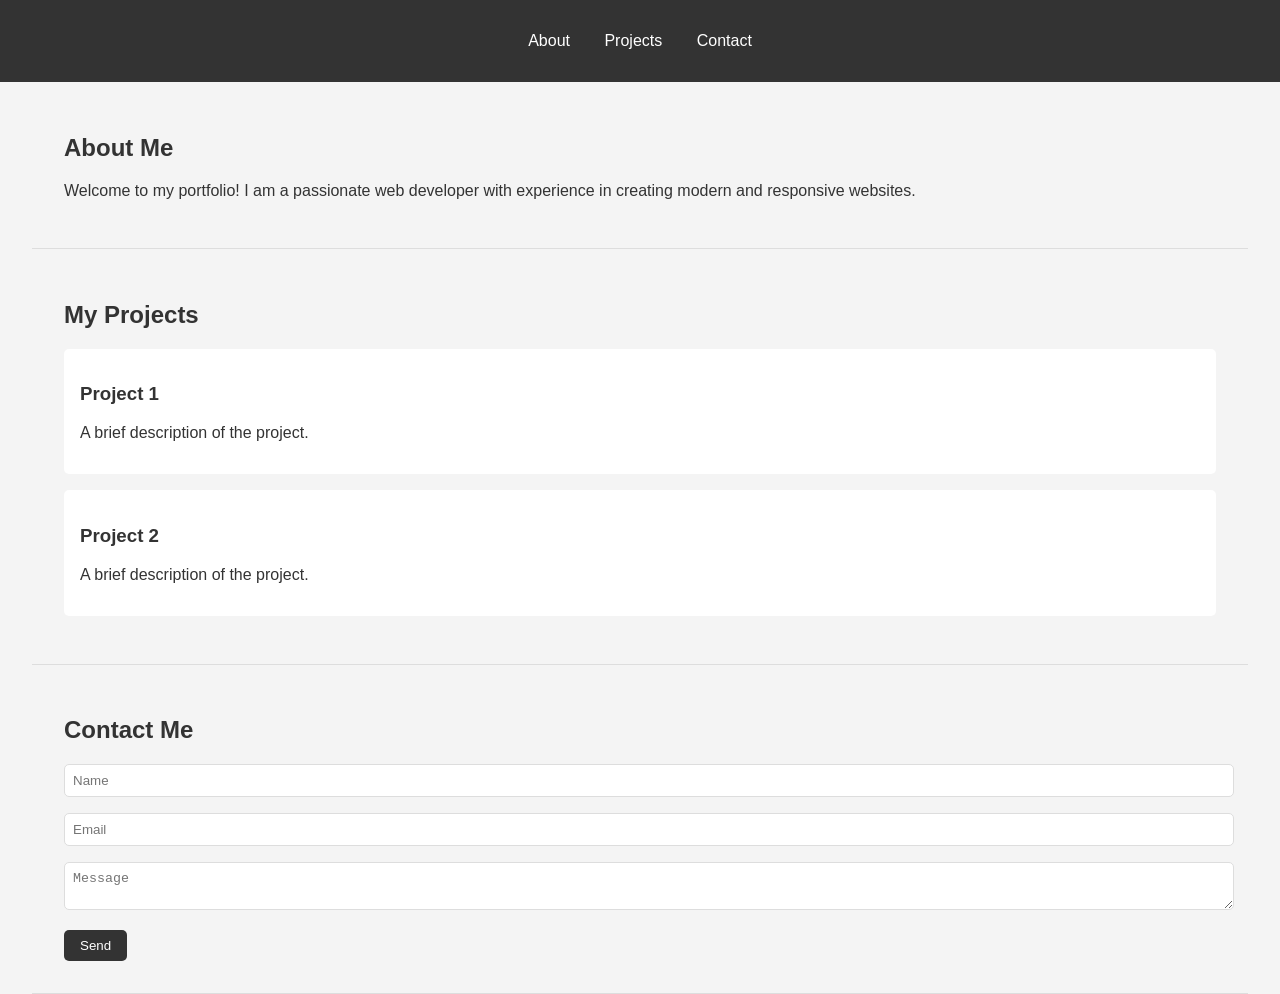
==== index.html @ 347f2f17 "Initial commit" ====
<!DOCTYPE html>
<html lang="en">
<head>
    <meta charset="UTF-8">
    <meta name="viewport" content="width=device-width, initial-scale=1.0">
    <title>Modern Portfolio</title>
    <link rel="stylesheet" href="style.css">
</head>
<body>
    <header>
        <nav>
            <ul>
                <li><a href="#about">About</a></li>
                <li><a href="#projects">Projects</a></li>
                <li><a href="#contact">Contact</a></li>
            </ul>
        </nav>
    </header>

    <section id="about">
        <h1>About Me</h1>
        <p>Welcome to my portfolio! I am a passionate web developer with experience in creating modern and responsive websites.</p>
    </section>

    <section id="projects">
        <h2>My Projects</h2>
        <div class="project-card">
            <h3>Project 1</h3>
            <p>A brief description of the project.</p>
        </div>
        <div class="project-card">
            <h3>Project 2</h3>
            <p>A brief description of the project.</p>
        </div>
    </section>

    <section id="contact">
        <h2>Contact Me</h2>
        <form>
            <input type="text" placeholder="Name">
            <input type="email" placeholder="Email">
            <textarea placeholder="Message"></textarea>
            <button type="submit">Send</button>
        </form>
    </section>

    <script src="script.js"></script>
</body>
</html>
---- style.css ----
body {
    font-family: Arial, sans-serif;
    margin: 0;
    padding: 0;
    background-color: #f4f4f4;
    color: #333;
}

header {
    background-color: #333;
    color: #fff;
    padding: 1rem 0;
    text-align: center;
}

nav ul {
    list-style: none;
    padding: 0;
}

nav ul li {
    display: inline;
    margin: 0 15px;
}

nav ul li a {
    color: #fff;
    text-decoration: none;
}

section {
    padding: 2rem;
    margin: 0 2rem;
    border-bottom: 1px solid #ddd;
}

.project-card {
    background-color: #fff;
    padding: 1rem;
    margin-bottom: 1rem;
    border-radius: 5px;
}

form input, form textarea {
    width: 100%;
    padding: 0.5rem;
    margin-bottom: 1rem;
    border: 1px solid #ddd;
    border-radius: 5px;
}

form button {
    background-color: #333;
    color: #fff;
    padding: 0.5rem 1rem;
    border: none;
    border-radius: 5px;
    cursor: pointer;
}
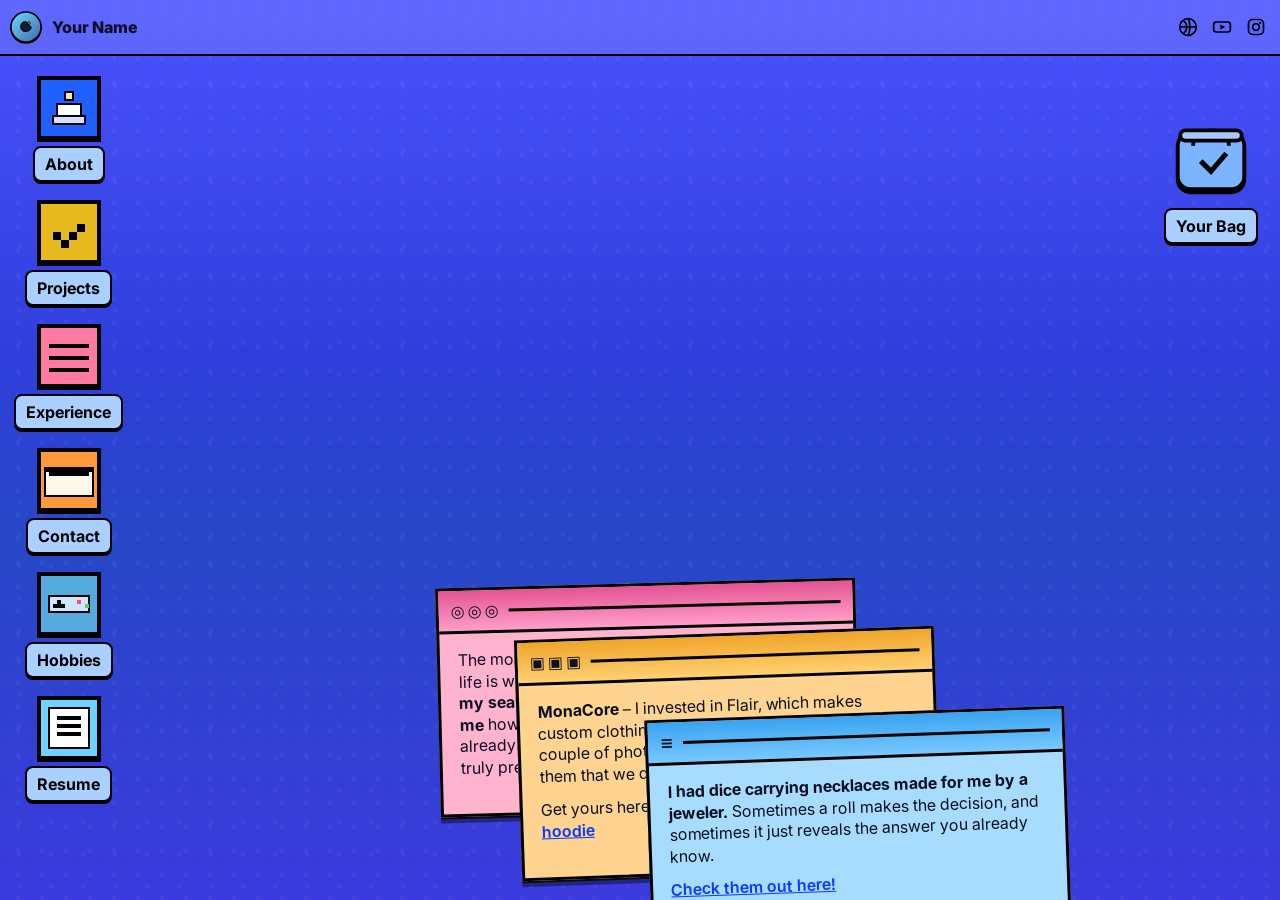
==== commit 41895adb: "updates" ====
--- a/index.html
+++ b/index.html
@@ -1,49 +1,372 @@
-<!DOCTYPE html>
+<!doctype html>
 <html lang="en">
 <head>
-    <meta charset="UTF-8">
-    <meta name="viewport" content="width=device-width, initial-scale=1.0">
-    <title>Modern Portfolio</title>
-    <link rel="stylesheet" href="style.css">
+  <meta charset="utf-8" />
+  <meta name="viewport" content="width=device-width, initial-scale=1" />
+  <title>Your Portfolio</title>
+  <meta name="description" content="Portfolio – playful desk UI with notes and docked links" />
+  <link rel="preconnect" href="https://fonts.googleapis.com">
+  <link rel="preconnect" href="https://fonts.gstatic.com" crossorigin>
+  <link href="https://fonts.googleapis.com/css2?family=Inter:wght@400;600;800&display=swap" rel="stylesheet">
+  <link rel="stylesheet" href="./styles.css" />
 </head>
 <body>
-    <header>
-        <nav>
-            <ul>
-                <li><a href="#about">About</a></li>
-                <li><a href="#projects">Projects</a></li>
-                <li><a href="#contact">Contact</a></li>
+  <!-- Top bar -->
+  <header class="topbar" role="banner">
+    <div class="brand">
+      <svg class="brand-mark" viewBox="0 0 64 64" aria-hidden="true">
+        <defs>
+          <linearGradient id="g1" x1="0" y1="0" x2="1" y2="1">
+            <stop offset="0" stop-color="#6df"/>
+            <stop offset="1" stop-color="#46a"/>
+          </linearGradient>
+        </defs>
+        <circle cx="32" cy="32" r="30" fill="url(#g1)" stroke="#000" stroke-width="3" />
+        <path d="M22 36c3 5 9 7 16 3 6-3 6-10-2-11 2-6-7-9-12-4-3 3-3 7-2 12z" fill="#161a2b" stroke="#000" stroke-width="2"/>
+        <circle cx="38" cy="24" r="2.5" fill="#fff" stroke="#000" stroke-width="2"/>
+      </svg>
+      <span class="brand-name">Your Name</span>
+    </div>
+    <nav class="social" aria-label="Social links">
+      <a href="#" aria-label="Website" title="Website">
+        <svg viewBox="0 0 24 24" width="20" height="20" aria-hidden="true">
+          <circle cx="12" cy="12" r="10" fill="none" stroke="#000" stroke-width="2"/>
+          <path d="M2 12h20M12 2c3 4 3 16 0 20M6 4c6 4 6 12 0 16" fill="none" stroke="#000" stroke-width="2"/>
+        </svg>
+      </a>
+      <a href="#" aria-label="YouTube" title="YouTube">
+        <svg viewBox="0 0 24 24" width="20" height="20" aria-hidden="true">
+          <rect x="2" y="6" width="20" height="12" rx="3" fill="none" stroke="#000" stroke-width="2"/>
+          <path d="M10 9l6 3-6 3V9z" fill="#000"/>
+        </svg>
+      </a>
+      <a href="#" aria-label="Instagram" title="Instagram">
+        <svg viewBox="0 0 24 24" width="20" height="20" aria-hidden="true">
+          <rect x="3" y="3" width="18" height="18" rx="5" fill="none" stroke="#000" stroke-width="2"/>
+          <circle cx="12" cy="12" r="4" fill="none" stroke="#000" stroke-width="2"/>
+          <circle cx="17" cy="7" r="1.3" fill="#000"/>
+        </svg>
+      </a>
+    </nav>
+  </header>
+
+  <!-- Left dock icons -->
+  <aside class="left-dock" aria-label="Primary links">
+    <button class="dock-item" data-open="win-about">
+      <div class="icon">
+        <svg viewBox="0 0 16 16" aria-hidden="true" shape-rendering="crispEdges">
+          <!-- BG -->
+          <rect x="0" y="0" width="16" height="16" fill="#1f60ff"/>
+          <!-- Border -->
+          <rect x="0.5" y="0.5" width="15" height="15" fill="none" stroke="#000" stroke-width="1"/>
+          <!-- Person head -->
+          <rect x="7" y="4" width="2" height="2" fill="#ffe1b6" stroke="#000" stroke-width="0.5"/>
+          <!-- Body -->
+          <rect x="5" y="7" width="6" height="3" fill="#ffffff" stroke="#000" stroke-width="0.5"/>
+          <!-- Shoulders -->
+          <rect x="4" y="10" width="8" height="2" fill="#d0e2ff" stroke="#000" stroke-width="0.5"/>
+        </svg>
+      </div>
+      <span class="pill">About</span>
+    </button>
+
+    <button class="dock-item" data-open="win-projects">
+      <div class="icon">
+        <svg viewBox="0 0 16 16" aria-hidden="true" shape-rendering="crispEdges">
+          <!-- BG -->
+          <rect x="0" y="0" width="16" height="16" fill="#e6b91d"/>
+          <!-- Border -->
+          <rect x="0.5" y="0.5" width="15" height="15" fill="none" stroke="#000" stroke-width="1"/>
+          <!-- Pixel check -->
+          <rect x="4" y="8" width="2" height="2" fill="#000"/>
+          <rect x="6" y="10" width="2" height="2" fill="#000"/>
+          <rect x="8" y="8" width="2" height="2" fill="#000"/>
+          <rect x="10" y="6" width="2" height="2" fill="#000"/>
+        </svg>
+      </div>
+      <span class="pill">Projects</span>
+    </button>
+
+    <button class="dock-item" data-open="win-experience">
+      <div class="icon">
+        <svg viewBox="0 0 16 16" aria-hidden="true" shape-rendering="crispEdges">
+          <!-- BG -->
+          <rect x="0" y="0" width="16" height="16" fill="#ff7aa2"/>
+          <!-- Border -->
+          <rect x="0.5" y="0.5" width="15" height="15" fill="none" stroke="#000" stroke-width="1"/>
+          <!-- List lines -->
+          <rect x="3" y="5" width="10" height="1" fill="#000"/>
+          <rect x="3" y="8" width="10" height="1" fill="#000"/>
+          <rect x="3" y="11" width="10" height="1" fill="#000"/>
+        </svg>
+      </div>
+      <span class="pill">Experience</span>
+    </button>
+
+    <button class="dock-item" data-open="win-contact">
+      <div class="icon">
+        <svg viewBox="0 0 16 16" aria-hidden="true" shape-rendering="crispEdges">
+          <!-- BG -->
+          <rect x="0" y="0" width="16" height="16" fill="#ff9a3c"/>
+          <!-- Border -->
+          <rect x="0.5" y="0.5" width="15" height="15" fill="none" stroke="#000" stroke-width="1"/>
+          <!-- Envelope -->
+          <rect x="2" y="5" width="12" height="7" fill="#fff7ea" stroke="#000" stroke-width="0.5"/>
+          <rect x="2" y="5" width="12" height="1" fill="#000"/>
+          <rect x="2" y="5" width="6" height="1" fill="#000" transform="translate(0,0) skewX(0)"/>
+          <rect x="2" y="5" width="12" height="1" fill="#000" style="transform-origin: 2px 5px;"/>
+          <!-- Flap lines -->
+          <rect x="3" y="6" width="5" height="1" fill="#000"/>
+          <rect x="8" y="6" width="5" height="1" fill="#000"/>
+        </svg>
+      </div>
+      <span class="pill">Contact</span>
+    </button>
+
+    <button class="dock-item" data-open="win-hobbies">
+      <div class="icon">
+        <svg viewBox="0 0 16 16" aria-hidden="true" shape-rendering="crispEdges">
+          <!-- BG -->
+          <rect x="0" y="0" width="16" height="16" fill="#5ad"/>
+          <!-- Border -->
+          <rect x="0.5" y="0.5" width="15" height="15" fill="none" stroke="#000" stroke-width="1"/>
+          <!-- Gamepad -->
+          <rect x="3" y="6" width="10" height="4" fill="#cfe6ff" stroke="#000" stroke-width="0.5"/>
+          <rect x="5" y="7" width="1" height="2" fill="#000"/>
+          <rect x="4" y="8" width="3" height="1" fill="#000"/>
+          <rect x="10" y="7" width="1" height="1" fill="#ff4d6a"/>
+          <rect x="12" y="8" width="1" height="1" fill="#4dd86a"/>
+        </svg>
+      </div>
+      <span class="pill">Hobbies</span>
+    </button>
+
+    <button class="dock-item" data-open="win-resume">
+      <div class="icon">
+        <svg viewBox="0 0 16 16" aria-hidden="true" shape-rendering="crispEdges">
+          <!-- BG -->
+          <rect x="0" y="0" width="16" height="16" fill="#6dd3ff"/>
+          <!-- Border -->
+          <rect x="0.5" y="0.5" width="15" height="15" fill="none" stroke="#000" stroke-width="1"/>
+          <!-- Document -->
+          <rect x="3" y="3" width="10" height="10" fill="#ffffff" stroke="#000" stroke-width="0.5"/>
+          <rect x="5" y="5" width="6" height="1" fill="#000"/>
+          <rect x="5" y="7" width="6" height="1" fill="#000"/>
+          <rect x="5" y="9" width="6" height="1" fill="#000"/>
+        </svg>
+      </div>
+      <span class="pill">Resume</span>
+    </button>
+  </aside>
+
+  <!-- Sticker on the right -->
+  <a class="bag-sticker" href="#bag" aria-label="Your Bag">
+    <div class="sticker-icon">
+      <svg viewBox="0 0 72 72" aria-hidden="true">
+        <rect x="10" y="18" width="52" height="44" rx="10" fill="#7bb4ff" stroke="#000" stroke-width="3"/>
+        <path d="M22 28c0-8 6-12 14-12s14 4 14 12" fill="none" stroke="#000" stroke-width="3"/>
+        <path d="M28 40l8 8 12-14" fill="none" stroke="#000" stroke-width="4"/>
+        <rect x="12" y="16" width="48" height="8" rx="4" fill="#a6c8ff" stroke="#000" stroke-width="3"/>
+      </svg>
+    </div>
+    <span class="pill">Your Bag</span>
+  </a>
+
+  <!-- Center content -->
+  <main class="board" role="main">
+    <section class="windows" aria-label="Desktop windows">
+      <section id="win-about" class="window" style="--x: -60px; --y: 10px; --w: 640px;" hidden tabindex="0">
+        <header class="window-bar drag-handle">
+          <div class="control-group">
+            <button class="control close" aria-label="Close window">✕</button>
+            <button class="control minimize" aria-label="Minimize window">—</button>
+          </div>
+          <div class="window-title"><span class="bar-lines" aria-hidden="true"></span><span>About</span><span class="bar-lines" aria-hidden="true"></span></div>
+        </header>
+        <div class="window-content">
+          <div class="about">
+            <img class="about-photo" src="Images/me.png" alt="Punit Dethe portrait" />
+            <div class="about-body">
+              <h2>Punit Dethe</h2>
+              <p>Student at Vidyalankar Institute of Technology, Mumbai • Interests: AI/ML and full‑stack development.</p>
+              <p>Thane, Maharashtra, India</p>
+            </div>
+          </div>
+        </div>
+      </section>
+
+      <section id="win-projects" class="window" style="--x: 40px; --y: 80px; --w: 720px;" hidden tabindex="0">
+        <header class="window-bar drag-handle">
+          <div class="control-group">
+            <button class="control close" aria-label="Close window">✕</button>
+            <button class="control minimize" aria-label="Minimize window">—</button>
+          </div>
+          <div class="window-title"><span class="bar-lines" aria-hidden="true"></span><span>Projects</span><span class="bar-lines" aria-hidden="true"></span></div>
+        </header>
+        <div class="window-content">
+          <div class="feed">
+            <div class="feed-head"><span class="bar-lines" aria-hidden="true"></span><span>Projects</span><span class="bar-lines" aria-hidden="true"></span></div>
+            <ul class="feed-list">
+              <li class="feed-item">
+                <div class="thumb" aria-hidden="true"></div>
+                <div class="info">
+                  <h3 class="title">Smart Slide Browser</h3>
+                  <div class="meta"><span>Project</span><span>Student</span></div>
+                </div>
+              </li>
+              <li class="feed-item">
+                <div class="thumb" aria-hidden="true"></div>
+                <div class="info">
+                  <h3 class="title">AI Menu System</h3>
+                  <div class="meta"><span>AI/ML</span><span>Prototype</span></div>
+                </div>
+              </li>
             </ul>
-        </nav>
-    </header>
-
-    <section id="about">
-        <h1>About Me</h1>
-        <p>Welcome to my portfolio! I am a passionate web developer with experience in creating modern and responsive websites.</p>
+          </div>
+        </div>
+      </section>
+
+      <section id="win-experience" class="window" style="--x: 120px; --y: -10px; --w: 720px;" hidden tabindex="0">
+        <header class="window-bar drag-handle">
+          <div class="control-group">
+            <button class="control close" aria-label="Close window">✕</button>
+            <button class="control minimize" aria-label="Minimize window">—</button>
+          </div>
+          <div class="window-title"><span class="bar-lines" aria-hidden="true"></span><span>Experience</span><span class="bar-lines" aria-hidden="true"></span></div>
+        </header>
+        <div class="window-content">
+          <div class="feed">
+            <div class="feed-head"><span class="bar-lines" aria-hidden="true"></span><span>Experience</span><span class="bar-lines" aria-hidden="true"></span></div>
+            <ul class="feed-list">
+              <li class="feed-item">
+                <div class="thumb" aria-hidden="true"></div>
+                <div class="info">
+                  <h3 class="title">Machine Learning Intern • Dates TBD</h3>
+                  <div class="meta"><span>Internship</span><span>AI/ML</span></div>
+                </div>
+              </li>
+              <li class="feed-item">
+                <div class="thumb" aria-hidden="true"></div>
+                <div class="info">
+                  <h3 class="title">Full Stack Developer • Dates TBD</h3>
+                  <div class="meta"><span>Web</span><span>Backend+Frontend</span></div>
+                </div>
+              </li>
+              <li class="feed-item">
+                <div class="thumb" aria-hidden="true"></div>
+                <div class="info">
+                  <h3 class="title">Web Developer • Dates TBD</h3>
+                  <div class="meta"><span>Frontend</span><span>HTML/CSS/JS</span></div>
+                </div>
+              </li>
+            </ul>
+          </div>
+        </div>
+      </section>
+
+      <section id="win-contact" class="window" style="--x: -120px; --y: 120px; --w: 420px;" hidden tabindex="0">
+        <header class="window-bar drag-handle">
+          <div class="control-group">
+            <button class="control close" aria-label="Close window">✕</button>
+            <button class="control minimize" aria-label="Minimize window">—</button>
+          </div>
+          <div class="window-title"><span class="bar-lines" aria-hidden="true"></span><span>Contact</span><span class="bar-lines" aria-hidden="true"></span></div>
+        </header>
+        <div class="window-content">
+          <p>Email: <a href="mailto:hello@example.com">hello@example.com</a></p>
+          <p>LinkedIn: <a href="#">/in/yourname</a></p>
+          <p>GitHub: <a href="#">@yourname</a></p>
+        </div>
+      </section>
+
+      <section id="win-hobbies" class="window" style="--x: 160px; --y: 160px; --w: 560px;" hidden tabindex="0">
+        <header class="window-bar drag-handle">
+          <div class="control-group">
+            <button class="control close" aria-label="Close window">✕</button>
+            <button class="control minimize" aria-label="Minimize window">—</button>
+          </div>
+          <div class="window-title"><span class="bar-lines" aria-hidden="true"></span><span>Hobbies</span><span class="bar-lines" aria-hidden="true"></span></div>
+        </header>
+        <div class="window-content">
+          <div class="feed">
+            <div class="feed-head"><span class="bar-lines" aria-hidden="true"></span><span>Hobbies</span><span class="bar-lines" aria-hidden="true"></span></div>
+            <ul class="feed-list">
+              <li class="feed-item">
+                <div class="thumb" aria-hidden="true"></div>
+                <div class="info">
+                  <h3 class="title">Film Photography</h3>
+                  <div class="meta"><span>35mm</span><span>Darkroom</span><span>Portra</span></div>
+                </div>
+              </li>
+              <li class="feed-item">
+                <div class="thumb" aria-hidden="true"></div>
+                <div class="info">
+                  <h3 class="title">Generative Art</h3>
+                  <div class="meta"><span>Shaders</span><span>Creative Coding</span></div>
+                </div>
+              </li>
+              <li class="feed-item">
+                <div class="thumb" aria-hidden="true"></div>
+                <div class="info">
+                  <h3 class="title">Climbing & Outdoor</h3>
+                  <div class="meta"><span>Bouldering</span><span>Hiking</span></div>
+                </div>
+              </li>
+            </ul>
+          </div>
+        </div>
+      </section>
+
+      <section id="win-resume" class="window" style="--x: -20px; --y: 220px; --w: 520px;" hidden tabindex="0">
+        <header class="window-bar drag-handle">
+          <div class="control-group">
+            <button class="control close" aria-label="Close window">✕</button>
+            <button class="control minimize" aria-label="Minimize window">—</button>
+          </div>
+          <div class="window-title"><span class="bar-lines" aria-hidden="true"></span><span>Resume</span><span class="bar-lines" aria-hidden="true"></span></div>
+        </header>
+        <div class="window-content">
+          <p>Download a PDF resume or copy a plaintext summary. This is a placeholder—replace with your own link.</p>
+          <p><a href="#">Download PDF</a></p>
+        </div>
+      </section>
     </section>
 
-    <section id="projects">
-        <h2>My Projects</h2>
-        <div class="project-card">
-            <h3>Project 1</h3>
-            <p>A brief description of the project.</p>
-        </div>
-        <div class="project-card">
-            <h3>Project 2</h3>
-            <p>A brief description of the project.</p>
-        </div>
+    <section class="notes">
+      <article class="note note-pink" style="--x: -40px; --y: -10px; --r: -1.5deg;" tabindex="0">
+        <header class="note-bar">
+          <span class="dots" aria-hidden="true">◎ ◎ ◎</span>
+          <span class="lines" aria-hidden="true"></span>
+        </header>
+        <div class="note-body">
+          <p>The moment I cease running experiments on my life is when the true experiment begins. <strong>What if all my searching was merely the cosmos teaching me</strong> how to be still enough to receive what was already mine? The dice roll themselves when I am truly present.</p>
+        </div>
+      </article>
+
+      <article class="note note-yellow" style="--x: 40px; --y: 40px; --r: -2deg;" tabindex="0">
+        <header class="note-bar">
+          <span class="dots" aria-hidden="true">▣ ▣ ▣</span>
+          <span class="lines" aria-hidden="true"></span>
+        </header>
+        <div class="note-body">
+          <p><strong>MonaCore</strong> – I invested in Flair, which makes custom clothing based on AI generation. Posted a couple of photos, and the demand was so high for them that we decided to sell a few.</p>
+          <p>Get yours here: <a href="#">https://example.com/monk-hoodie</a></p>
+        </div>
+      </article>
+
+      <article class="note note-blue" style="--x: 170px; --y: 120px; --r: -2deg;" tabindex="0">
+        <header class="note-bar">
+          <span class="dots" aria-hidden="true">≡</span>
+          <span class="lines" aria-hidden="true"></span>
+        </header>
+        <div class="note-body">
+          <p><strong>I had dice carrying necklaces made for me by a jeweler.</strong> Sometimes a roll makes the decision, and sometimes it just reveals the answer you already know.</p>
+          <p><a href="#">Check them out here!</a></p>
+        </div>
+      </article>
     </section>
-
-    <section id="contact">
-        <h2>Contact Me</h2>
-        <form>
-            <input type="text" placeholder="Name">
-            <input type="email" placeholder="Email">
-            <textarea placeholder="Message"></textarea>
-            <button type="submit">Send</button>
-        </form>
-    </section>
-
-    <script src="script.js"></script>
+  </main>
+
+  <script src="./script.js"></script>
 </body>
 </html>
--- a/styles.css
+++ b/styles.css
@@ -0,0 +1,248 @@
+/* Base reset */
+* { box-sizing: border-box; }
+html, body { height: 100%; overflow: hidden; }
+body {
+  margin: 0;
+  font-family: Inter, system-ui, -apple-system, Segoe UI, Roboto, Arial, "Noto Sans", sans-serif;
+  color: #0c1022;
+  background: radial-gradient(1200px 600px at 65% 70%, rgba(255,255,255,0.08), rgba(255,255,255,0) 60%),
+              radial-gradient(800px 400px at 78% 48%, rgba(255,255,255,0.07), rgba(255,255,255,0) 60%),
+              radial-gradient(600px 300px at 30% 72%, rgba(255,255,255,0.06), rgba(255,255,255,0) 60%),
+              linear-gradient(180deg, #4a52ff 0%, #2f3edb 40%, #2747c7 60%, #3b3ade 100%);
+  /* subtle halftone using layered repeating gradients */
+  background-image:
+    radial-gradient(circle at 60% 70%, rgba(255,255,255,0.12) 0 2px, transparent 3px),
+    radial-gradient(circle at 75% 45%, rgba(255,255,255,0.14) 0 2px, transparent 3px),
+    radial-gradient(circle at 30% 70%, rgba(0,0,0,0.05) 0 2px, transparent 3px),
+    linear-gradient(180deg, #4a52ff 0%, #2f3edb 40%, #2747c7 60%, #3b3ade 100%);
+  background-size: 32px 32px, 24px 24px, 24px 24px, auto;
+  background-blend-mode: soft-light, soft-light, soft-light, normal;
+}
+
+:root{
+  --ink: #0a0a0a;
+  --ui: #0c1022;
+  --cyan: #60a5ff;
+  --blue: #66c2ff;
+  --pink: #ff6fae;
+  --yellow: #f5b54c;
+  --note-shadow: 0 2px 0 var(--ink), 0 6px 0 rgba(0,0,0,0.4);
+}
+
+/* Top bar */
+.topbar {
+  position: sticky;
+  top: 0;
+  height: 56px;
+  border-bottom: 2px solid #000;
+  background: rgba(255,255,255,0.12);
+  backdrop-filter: blur(2px);
+  display: flex;
+  align-items: center;
+  justify-content: space-between;
+  padding: 0 14px 0 10px;
+}
+.brand { display: flex; align-items: center; gap: 10px; }
+.brand-mark { width: 32px; height: 32px; filter: drop-shadow(0 1px 0 #000); }
+.brand-name { font-weight: 800; letter-spacing: 0; }
+.social { display: flex; gap: 14px; }
+.social a { display: inline-flex; align-items: center; justify-content: center; color: #000; }
+
+/* Left dock */
+.left-dock {
+  position: fixed;
+  top: 76px;
+  left: 14px;
+  display: grid;
+  gap: 18px;
+}
+.dock-item { text-decoration: none; color: inherit; display: grid; justify-items: center; gap: 6px; cursor: pointer; }
+.left-dock .dock-item { border: none; background: transparent; padding: 0; font: inherit; }
+.dock-item .icon { width: 64px; height: 64px; filter: drop-shadow(0 2px 0 #000); }
+.dock-item svg { width: 64px; height: 64px; image-rendering: pixelated; shape-rendering: crispEdges; }
+.pill {
+  background: #a9d0ff;
+  color: #000;
+  font-weight: 700;
+  padding: 6px 10px;
+  border-radius: 8px;
+  border: 2px solid #000;
+  box-shadow: 0 2px 0 #000;
+}
+
+/* Bag sticker */
+.bag-sticker {
+  position: fixed;
+  right: 22px;
+  top: 110px;
+  text-decoration: none; color: inherit;
+  display: grid; justify-items: center; gap: 6px;
+}
+.bag-sticker .sticker-icon { width: 92px; height: 92px; filter: drop-shadow(0 3px 0 #000); }
+.bag-sticker svg { width: 92px; height: 92px; }
+
+/* Board */
+.board { padding: 40px 24px 120px 120px; height: calc(100vh - 56px); overflow: hidden; }
+.notes { position: relative; min-height: 100%; }
+
+/* Windows (desktop-like) */
+.windows { position: relative; min-height: 40vh; }
+.window {
+  position: absolute;
+  left: calc(50% + var(--x));
+  top: calc(20% + var(--y));
+  transform: translateX(-50%);
+  width: var(--w, 640px);
+  background: #fff;
+  border: 3px solid #000;
+  box-shadow: 0 2px 0 #000, 0 12px 0 rgba(0,0,0,0.45);
+}
+.window[hidden] { display: none; }
+.window.minimized .window-content { display: none; }
+.window-bar {
+  height: 40px;
+  display: grid;
+  grid-template-columns: 120px 1fr;
+  align-items: center;
+  border-bottom: 3px solid #000;
+  background:
+    repeating-linear-gradient(180deg, #fff 0 2px, #fff 2px 6px, #111 6px 8px),
+    linear-gradient(#efefef, #fafafa);
+}
+.window-bar .control-group { display: flex; gap: 6px; padding-left: 8px; }
+.window-bar .control {
+  width: 24px; height: 24px;
+  border: 2px solid #000; background: #ffd36e; border-radius: 4px; cursor: pointer;
+  box-shadow: 0 2px 0 #000;
+}
+.window-bar .control.close { background: #ff7aa2; }
+.window-bar .control.minimize { background: #ffd36e; }
+.window-title { display: grid; grid-template-columns: 1fr auto 1fr; align-items: center; gap: 12px; padding-right: 8px; }
+.window-title .bar-lines { height: 8px; background: repeating-linear-gradient(90deg, #000 0 4px, transparent 4px 8px); opacity: .8; }
+.drag-handle { cursor: move; }
+.window-content { padding: 16px 18px 18px; line-height: 1.5; }
+.window-content ul { margin: 0; padding-left: 18px; }
+
+/* About window layout */
+.about {
+  display: grid;
+  grid-template-columns: 128px 1fr;
+  gap: 16px;
+  align-items: start;
+}
+.about-photo {
+  width: 128px;
+  height: 128px;
+  object-fit: cover;
+  border: 3px solid #000;
+  border-radius: 12px;
+  box-shadow: 0 3px 0 #000;
+  background: #fff;
+}
+.about-body h2 { margin: 0 0 8px; }
+
+/* Feed-style content inside windows (used by Projects/Experience/Hobbies) */
+.feed {
+  background: #fff;
+  border: 3px solid #000;
+  box-shadow: inset 0 0 0 2px rgba(0,0,0,0.04);
+  position: relative;
+}
+.feed-head {
+  height: 36px;
+  display: grid;
+  grid-template-columns: 1fr auto 1fr;
+  align-items: center;
+  gap: 10px;
+  padding: 0 12px;
+  border-bottom: 3px solid #000;
+  background:
+    repeating-linear-gradient(180deg, #fff 0 2px, #fff 2px 6px, #111 6px 8px),
+    linear-gradient(#f7f7f7, #ffffff);
+  font-weight: 800;
+}
+.feed-head .bar-lines {
+  height: 6px;
+  background: repeating-linear-gradient(90deg, #000 0 4px, transparent 4px 8px);
+}
+.feed-list { list-style: none; margin: 0; padding: 12px; display: grid; gap: 14px; }
+.feed-item {
+  display: grid;
+  grid-template-columns: 72px 1fr;
+  gap: 14px;
+  align-items: start;
+  padding: 10px 8px;
+  border: 2px solid #000;
+  background: #fafafa;
+  box-shadow: 0 2px 0 #000;
+}
+.feed-item + .feed-item { margin-top: 6px; }
+.feed-item .thumb {
+  width: 72px; height: 72px; border: 2px solid #000; box-shadow: 0 2px 0 #000; border-radius: 6px;
+  background: linear-gradient(135deg, #e7efff, #c6d9ff);
+}
+.feed-item .info { display: grid; gap: 6px; }
+.feed-item .title { margin: 0; font-size: 22px; line-height: 1.25; font-weight: 700; }
+.feed-item .meta { display: flex; flex-wrap: wrap; gap: 8px; color: #555; font-size: 13px; }
+.feed-item .meta span {
+  border: 2px solid #000; border-radius: 999px; padding: 2px 8px; background: #e8f0ff; font-weight: 700; color: #0c1022;
+  box-shadow: 0 2px 0 #000;
+}
+
+/* Notes */
+.note {
+  --w: 420px;
+  width: var(--w);
+  position: absolute;
+  left: calc(50% + var(--x));
+  top: calc(20% + var(--y));
+  transform: translateX(-50%) rotate(var(--r, 0deg));
+  background: #ffd1e3;
+  border: 3px solid #000;
+  box-shadow: var(--note-shadow);
+}
+
+.note .note-bar {
+  display: grid;
+  grid-template-columns: auto 1fr;
+  align-items: center;
+  gap: 10px;
+  padding: 10px 12px;
+  border-bottom: 3px solid #000;
+  background: linear-gradient(#dd3a80, #ff7fb2);
+}
+.note .dots { font-weight: 800; }
+.note .lines::after{
+  content: "";
+  display: block;
+  border-top: 3px solid #000;
+}
+.note .note-body { padding: 16px 18px 22px; line-height: 1.35; }
+.note p { margin: 0 0 12px; }
+.note a { color: #0a3aff; font-weight: 600; text-decoration: underline; }
+
+.note-yellow { background: #ffd490; }
+.note-yellow .note-bar{ background: linear-gradient(#f0a52a, #ffd071); }
+
+.note-blue { background: #a8dcff; }
+.note-blue .note-bar{ background: linear-gradient(#3aa3f0, #77c8ff); }
+
+.note-pink { background: #ffb3cf; }
+.note-pink .note-bar{ background: linear-gradient(#e45492, #ff9eca); }
+
+/* Borders & comic-like shadows */
+.note { transition: transform .2s ease, box-shadow .2s ease; }
+.note:focus-within, .note:hover { transform: translateX(-50%) rotate(0deg) scale(1.01); box-shadow: 0 2px 0 #000, 0 14px 0 rgba(0,0,0,0.5); }
+
+.note, .window { touch-action: none; /* enable smooth pointer drag without scrolling */ }
+
+/* Responsive */
+@media (max-width: 1100px) {
+  .note { --w: 360px; }
+}
+@media (max-width: 900px) {
+  .left-dock { position: static; grid-auto-flow: column; grid-template-columns: repeat(6, minmax(0,1fr)); padding: 10px 14px; background: rgba(255,255,255,.1); border-bottom: 2px solid #000; }
+  .board { padding: 24px; }
+  .bag-sticker { position: fixed; right: 12px; top: 86px; }
+  .note { position: relative; left: 50%; top: 0; margin: 22px 0; transform: translateX(-50%); }
+}
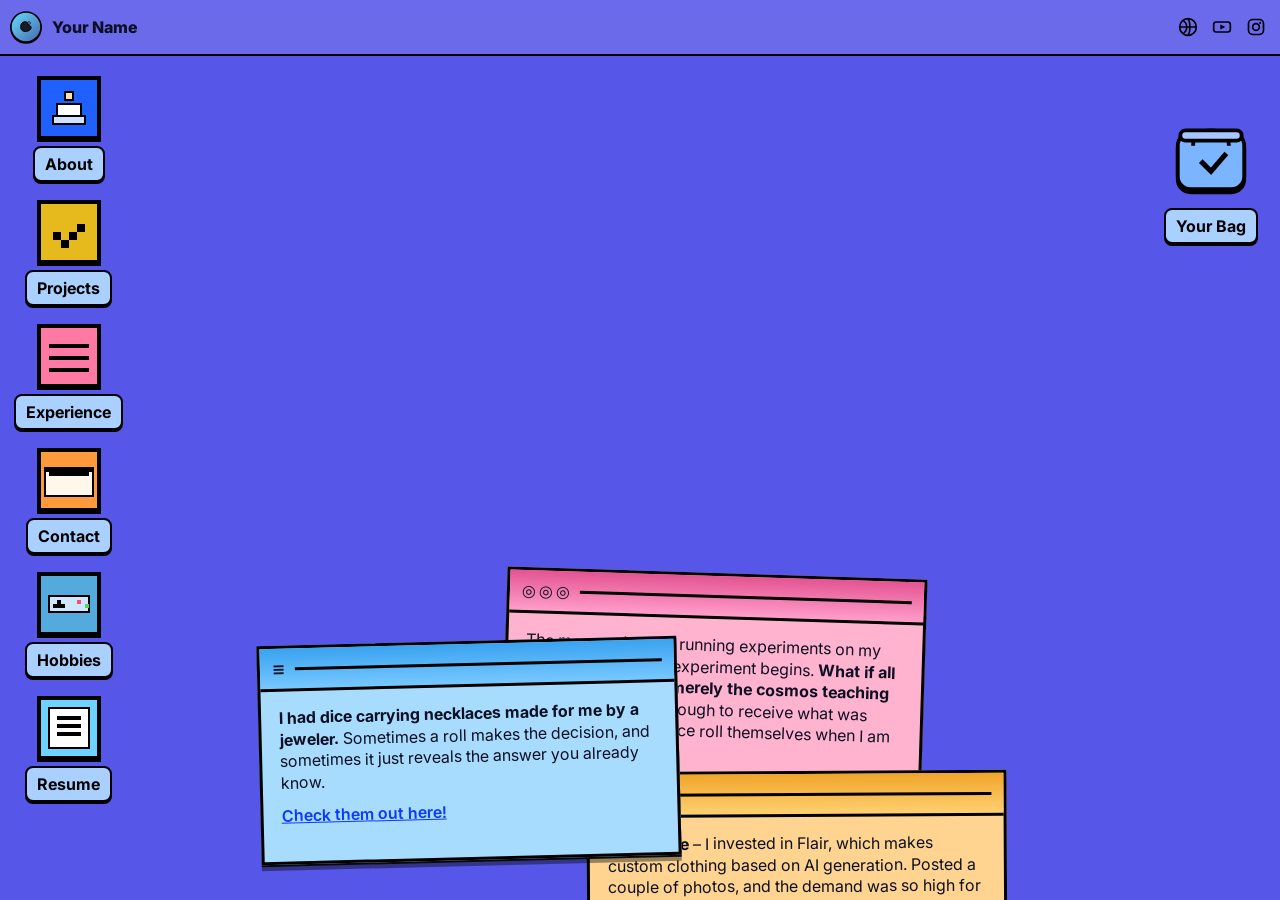
==== commit 06c9ee97: "updates" ====
--- a/index.html
+++ b/index.html
@@ -204,25 +204,22 @@
           <div class="window-title"><span class="bar-lines" aria-hidden="true"></span><span>Projects</span><span class="bar-lines" aria-hidden="true"></span></div>
         </header>
         <div class="window-content">
-          <div class="feed">
-            <div class="feed-head"><span class="bar-lines" aria-hidden="true"></span><span>Projects</span><span class="bar-lines" aria-hidden="true"></span></div>
-            <ul class="feed-list">
-              <li class="feed-item">
-                <div class="thumb" aria-hidden="true"></div>
-                <div class="info">
-                  <h3 class="title">Smart Slide Browser</h3>
-                  <div class="meta"><span>Project</span><span>Student</span></div>
-                </div>
-              </li>
-              <li class="feed-item">
-                <div class="thumb" aria-hidden="true"></div>
-                <div class="info">
-                  <h3 class="title">AI Menu System</h3>
-                  <div class="meta"><span>AI/ML</span><span>Prototype</span></div>
-                </div>
-              </li>
-            </ul>
-          </div>
+          <ul class="feed-list">
+            <li class="feed-item">
+              <div class="thumb" aria-hidden="true"></div>
+              <div class="info">
+                <h3 class="title">Smart Slide Browser</h3>
+                <div class="meta"><span>Project</span><span>Student</span></div>
+              </div>
+            </li>
+            <li class="feed-item">
+              <div class="thumb" aria-hidden="true"></div>
+              <div class="info">
+                <h3 class="title">AI Menu System</h3>
+                <div class="meta"><span>AI/ML</span><span>Prototype</span></div>
+              </div>
+            </li>
+          </ul>
         </div>
       </section>
 
@@ -235,32 +232,29 @@
           <div class="window-title"><span class="bar-lines" aria-hidden="true"></span><span>Experience</span><span class="bar-lines" aria-hidden="true"></span></div>
         </header>
         <div class="window-content">
-          <div class="feed">
-            <div class="feed-head"><span class="bar-lines" aria-hidden="true"></span><span>Experience</span><span class="bar-lines" aria-hidden="true"></span></div>
-            <ul class="feed-list">
-              <li class="feed-item">
-                <div class="thumb" aria-hidden="true"></div>
-                <div class="info">
-                  <h3 class="title">Machine Learning Intern • Dates TBD</h3>
-                  <div class="meta"><span>Internship</span><span>AI/ML</span></div>
-                </div>
-              </li>
-              <li class="feed-item">
-                <div class="thumb" aria-hidden="true"></div>
-                <div class="info">
-                  <h3 class="title">Full Stack Developer • Dates TBD</h3>
-                  <div class="meta"><span>Web</span><span>Backend+Frontend</span></div>
-                </div>
-              </li>
-              <li class="feed-item">
-                <div class="thumb" aria-hidden="true"></div>
-                <div class="info">
-                  <h3 class="title">Web Developer • Dates TBD</h3>
-                  <div class="meta"><span>Frontend</span><span>HTML/CSS/JS</span></div>
-                </div>
-              </li>
-            </ul>
-          </div>
+          <ul class="feed-list">
+            <li class="feed-item">
+              <div class="thumb" aria-hidden="true"></div>
+              <div class="info">
+                <h3 class="title">Machine Learning Intern • Dates TBD</h3>
+                <div class="meta"><span>Internship</span><span>AI/ML</span></div>
+              </div>
+            </li>
+            <li class="feed-item">
+              <div class="thumb" aria-hidden="true"></div>
+              <div class="info">
+                <h3 class="title">Full Stack Developer • Dates TBD</h3>
+                <div class="meta"><span>Web</span><span>Backend+Frontend</span></div>
+              </div>
+            </li>
+            <li class="feed-item">
+              <div class="thumb" aria-hidden="true"></div>
+              <div class="info">
+                <h3 class="title">Web Developer • Dates TBD</h3>
+                <div class="meta"><span>Frontend</span><span>HTML/CSS/JS</span></div>
+              </div>
+            </li>
+          </ul>
         </div>
       </section>
 
@@ -288,32 +282,29 @@
           <div class="window-title"><span class="bar-lines" aria-hidden="true"></span><span>Hobbies</span><span class="bar-lines" aria-hidden="true"></span></div>
         </header>
         <div class="window-content">
-          <div class="feed">
-            <div class="feed-head"><span class="bar-lines" aria-hidden="true"></span><span>Hobbies</span><span class="bar-lines" aria-hidden="true"></span></div>
-            <ul class="feed-list">
-              <li class="feed-item">
-                <div class="thumb" aria-hidden="true"></div>
-                <div class="info">
-                  <h3 class="title">Film Photography</h3>
-                  <div class="meta"><span>35mm</span><span>Darkroom</span><span>Portra</span></div>
-                </div>
-              </li>
-              <li class="feed-item">
-                <div class="thumb" aria-hidden="true"></div>
-                <div class="info">
-                  <h3 class="title">Generative Art</h3>
-                  <div class="meta"><span>Shaders</span><span>Creative Coding</span></div>
-                </div>
-              </li>
-              <li class="feed-item">
-                <div class="thumb" aria-hidden="true"></div>
-                <div class="info">
-                  <h3 class="title">Climbing & Outdoor</h3>
-                  <div class="meta"><span>Bouldering</span><span>Hiking</span></div>
-                </div>
-              </li>
-            </ul>
-          </div>
+          <ul class="feed-list">
+            <li class="feed-item">
+              <div class="thumb" aria-hidden="true"></div>
+              <div class="info">
+                <h3 class="title">Film Photography</h3>
+                <div class="meta"><span>35mm</span><span>Darkroom</span><span>Portra</span></div>
+              </div>
+            </li>
+            <li class="feed-item">
+              <div class="thumb" aria-hidden="true"></div>
+              <div class="info">
+                <h3 class="title">Generative Art</h3>
+                <div class="meta"><span>Shaders</span><span>Creative Coding</span></div>
+              </div>
+            </li>
+            <li class="feed-item">
+              <div class="thumb" aria-hidden="true"></div>
+              <div class="info">
+                <h3 class="title">Climbing & Outdoor</h3>
+                <div class="meta"><span>Bouldering</span><span>Hiking</span></div>
+              </div>
+            </li>
+          </ul>
         </div>
       </section>
 
--- a/styles.css
+++ b/styles.css
@@ -5,18 +5,7 @@
   margin: 0;
   font-family: Inter, system-ui, -apple-system, Segoe UI, Roboto, Arial, "Noto Sans", sans-serif;
   color: #0c1022;
-  background: radial-gradient(1200px 600px at 65% 70%, rgba(255,255,255,0.08), rgba(255,255,255,0) 60%),
-              radial-gradient(800px 400px at 78% 48%, rgba(255,255,255,0.07), rgba(255,255,255,0) 60%),
-              radial-gradient(600px 300px at 30% 72%, rgba(255,255,255,0.06), rgba(255,255,255,0) 60%),
-              linear-gradient(180deg, #4a52ff 0%, #2f3edb 40%, #2747c7 60%, #3b3ade 100%);
-  /* subtle halftone using layered repeating gradients */
-  background-image:
-    radial-gradient(circle at 60% 70%, rgba(255,255,255,0.12) 0 2px, transparent 3px),
-    radial-gradient(circle at 75% 45%, rgba(255,255,255,0.14) 0 2px, transparent 3px),
-    radial-gradient(circle at 30% 70%, rgba(0,0,0,0.05) 0 2px, transparent 3px),
-    linear-gradient(180deg, #4a52ff 0%, #2f3edb 40%, #2747c7 60%, #3b3ade 100%);
-  background-size: 32px 32px, 24px 24px, 24px 24px, auto;
-  background-blend-mode: soft-light, soft-light, soft-light, normal;
+  background: #5656E9;
 }
 
 :root{
@@ -165,29 +154,25 @@
   height: 6px;
   background: repeating-linear-gradient(90deg, #000 0 4px, transparent 4px 8px);
 }
-.feed-list { list-style: none; margin: 0; padding: 12px; display: grid; gap: 14px; }
+.feed-list { list-style: none; margin: 0; padding: 12px 16px 24px; }
 .feed-item {
   display: grid;
-  grid-template-columns: 72px 1fr;
-  gap: 14px;
+  grid-template-columns: 112px 1fr;
+  gap: 20px;
   align-items: start;
-  padding: 10px 8px;
-  border: 2px solid #000;
-  background: #fafafa;
-  box-shadow: 0 2px 0 #000;
-}
-.feed-item + .feed-item { margin-top: 6px; }
+  padding: 22px 0;
+  border-bottom: 2px solid #000;
+  background: transparent;
+}
+.feed-item:last-child { border-bottom: 0; }
 .feed-item .thumb {
-  width: 72px; height: 72px; border: 2px solid #000; box-shadow: 0 2px 0 #000; border-radius: 6px;
-  background: linear-gradient(135deg, #e7efff, #c6d9ff);
-}
-.feed-item .info { display: grid; gap: 6px; }
-.feed-item .title { margin: 0; font-size: 22px; line-height: 1.25; font-weight: 700; }
-.feed-item .meta { display: flex; flex-wrap: wrap; gap: 8px; color: #555; font-size: 13px; }
-.feed-item .meta span {
-  border: 2px solid #000; border-radius: 999px; padding: 2px 8px; background: #e8f0ff; font-weight: 700; color: #0c1022;
-  box-shadow: 0 2px 0 #000;
-}
+  width: 112px; height: 112px; border: 0; border-radius: 2px;
+  background: #5656E9;
+}
+.feed-item .info { display: grid; gap: 8px; }
+.feed-item .title { margin: 0; font-size: 28px; line-height: 1.15; font-weight: 700; font-family: Georgia, "Times New Roman", Times, serif; color: #111; }
+.feed-item .meta { display: block; color: #777; font-size: 16px; font-weight: 400; }
+.feed-item .meta span { border: 0; border-radius: 0; padding: 0; background: transparent; box-shadow: none; margin-right: .35em; }
 
 /* Notes */
 .note {
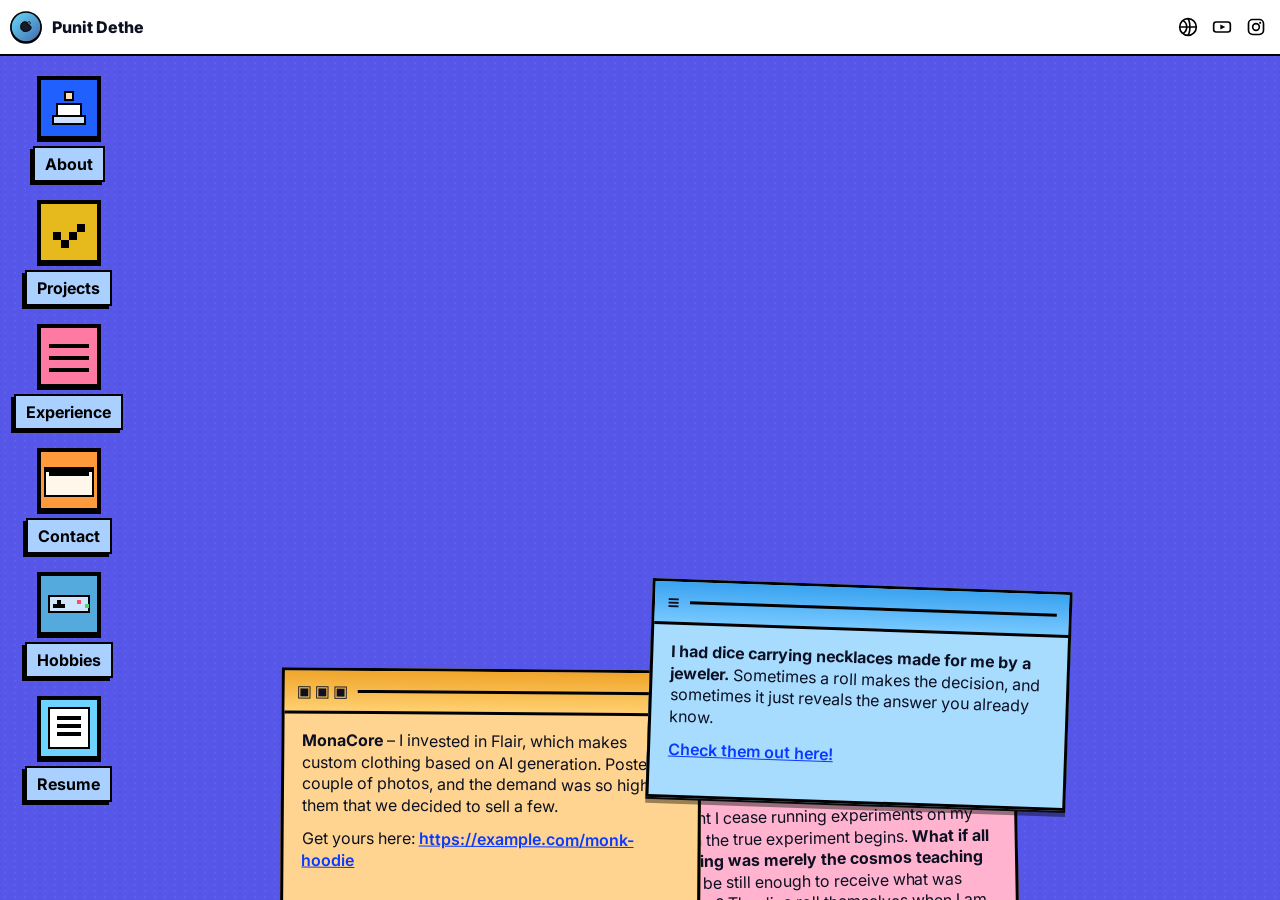
==== commit 9df9eb05: "new" ====
--- a/index.html
+++ b/index.html
@@ -25,7 +25,7 @@
         <path d="M22 36c3 5 9 7 16 3 6-3 6-10-2-11 2-6-7-9-12-4-3 3-3 7-2 12z" fill="#161a2b" stroke="#000" stroke-width="2"/>
         <circle cx="38" cy="24" r="2.5" fill="#fff" stroke="#000" stroke-width="2"/>
       </svg>
-      <span class="brand-name">Your Name</span>
+      <span class="brand-name">Punit Dethe</span>
     </div>
     <nav class="social" aria-label="Social links">
       <a href="#" aria-label="Website" title="Website">
@@ -159,18 +159,7 @@
     </button>
   </aside>
 
-  <!-- Sticker on the right -->
-  <a class="bag-sticker" href="#bag" aria-label="Your Bag">
-    <div class="sticker-icon">
-      <svg viewBox="0 0 72 72" aria-hidden="true">
-        <rect x="10" y="18" width="52" height="44" rx="10" fill="#7bb4ff" stroke="#000" stroke-width="3"/>
-        <path d="M22 28c0-8 6-12 14-12s14 4 14 12" fill="none" stroke="#000" stroke-width="3"/>
-        <path d="M28 40l8 8 12-14" fill="none" stroke="#000" stroke-width="4"/>
-        <rect x="12" y="16" width="48" height="8" rx="4" fill="#a6c8ff" stroke="#000" stroke-width="3"/>
-      </svg>
-    </div>
-    <span class="pill">Your Bag</span>
-  </a>
+  
 
   <!-- Center content -->
   <main class="board" role="main">
--- a/styles.css
+++ b/styles.css
@@ -5,7 +5,14 @@
   margin: 0;
   font-family: Inter, system-ui, -apple-system, Segoe UI, Roboto, Arial, "Noto Sans", sans-serif;
   color: #0c1022;
-  background: #5656E9;
+  /* Base brand color */
+  background-color: #5656E9;
+  /* Dotted halftone overlay (two offset dot grids) */
+  background-image:
+    radial-gradient(rgba(255,255,255,0.05) 1px, transparent 1px),
+    radial-gradient(rgba(0,0,0,0.02) 1px, transparent 1px);
+  background-size: 10px 6px, 10px 6px;
+  background-position: 0 0, 5px 3px;
 }
 
 :root{
@@ -24,8 +31,7 @@
   top: 0;
   height: 56px;
   border-bottom: 2px solid #000;
-  background: rgba(255,255,255,0.12);
-  backdrop-filter: blur(2px);
+  background: #ffffff;
   display: flex;
   align-items: center;
   justify-content: space-between;
@@ -54,21 +60,14 @@
   color: #000;
   font-weight: 700;
   padding: 6px 10px;
-  border-radius: 8px;
+  border-radius: 0;
   border: 2px solid #000;
-  box-shadow: 0 2px 0 #000;
-}
-
-/* Bag sticker */
-.bag-sticker {
-  position: fixed;
-  right: 22px;
-  top: 110px;
-  text-decoration: none; color: inherit;
-  display: grid; justify-items: center; gap: 6px;
-}
-.bag-sticker .sticker-icon { width: 92px; height: 92px; filter: drop-shadow(0 3px 0 #000); }
-.bag-sticker svg { width: 92px; height: 92px; }
+  /* Retro bottom-left hard shadow */
+  box-shadow: -3px 3px 0 #000;
+}
+
+ 
+ 
 
 /* Board */
 .board { padding: 40px 24px 120px 120px; height: calc(100vh - 56px); overflow: hidden; }
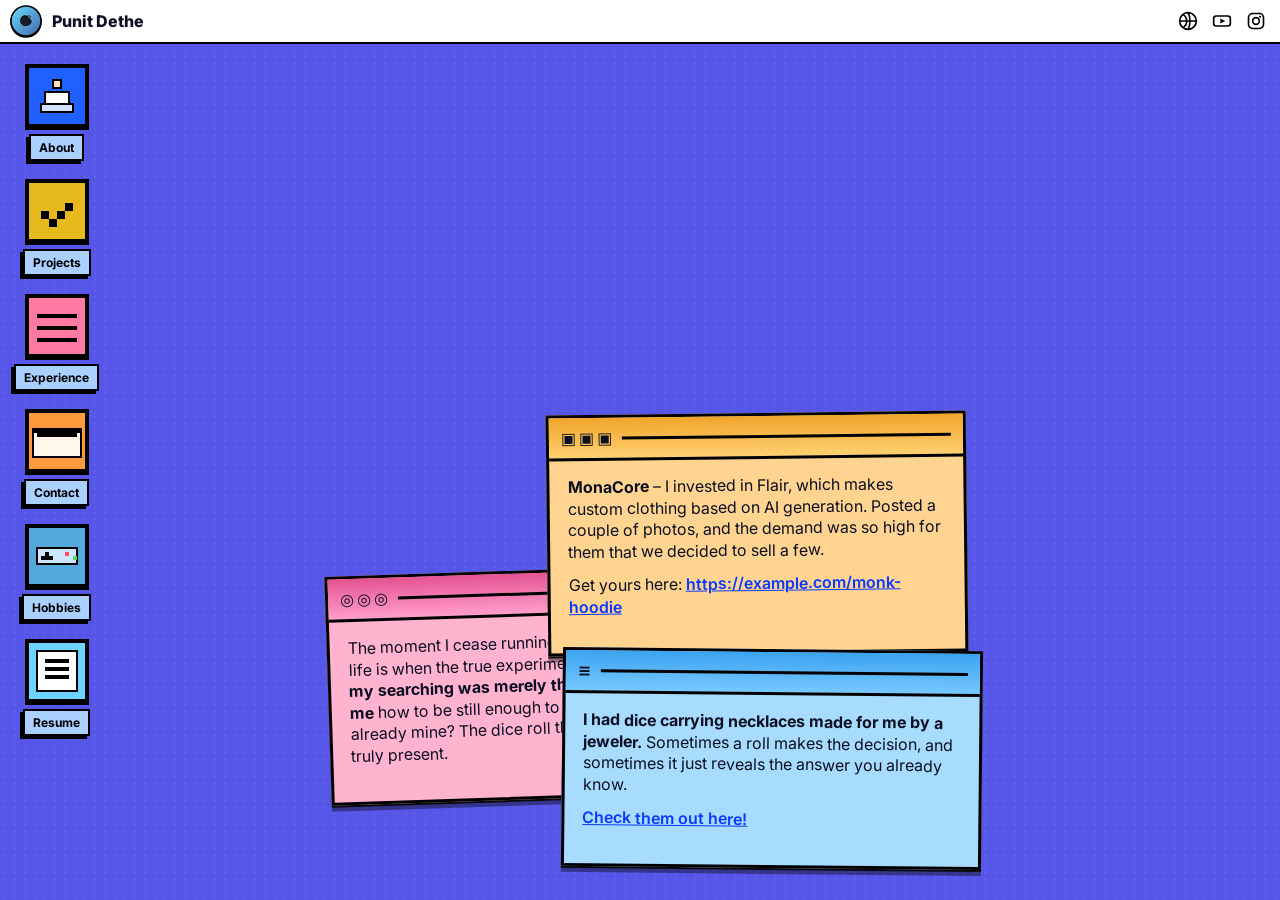
==== commit d1fa15d3: "Update index.html" ====
--- a/index.html
+++ b/index.html
@@ -3,7 +3,7 @@
 <head>
   <meta charset="utf-8" />
   <meta name="viewport" content="width=device-width, initial-scale=1" />
-  <title>Your Portfolio</title>
+  <title>Punit Dethe</title>
   <meta name="description" content="Portfolio – playful desk UI with notes and docked links" />
   <link rel="preconnect" href="https://fonts.googleapis.com">
   <link rel="preconnect" href="https://fonts.gstatic.com" crossorigin>
--- a/styles.css
+++ b/styles.css
@@ -29,7 +29,7 @@
 .topbar {
   position: sticky;
   top: 0;
-  height: 56px;
+  height: 44px;
   border-bottom: 2px solid #000;
   background: #ffffff;
   display: flex;
@@ -46,7 +46,7 @@
 /* Left dock */
 .left-dock {
   position: fixed;
-  top: 76px;
+  top: 64px;
   left: 14px;
   display: grid;
   gap: 18px;
@@ -59,7 +59,8 @@
   background: #a9d0ff;
   color: #000;
   font-weight: 700;
-  padding: 6px 10px;
+  font-size: 12px;
+  padding: 4px 8px;
   border-radius: 0;
   border: 2px solid #000;
   /* Retro bottom-left hard shadow */
@@ -70,7 +71,7 @@
  
 
 /* Board */
-.board { padding: 40px 24px 120px 120px; height: calc(100vh - 56px); overflow: hidden; }
+.board { padding: 40px 24px 120px 120px; height: calc(100vh - 44px); overflow: hidden; }
 .notes { position: relative; min-height: 100%; }
 
 /* Windows (desktop-like) */
@@ -114,19 +115,21 @@
 /* About window layout */
 .about {
   display: grid;
-  grid-template-columns: 128px 1fr;
-  gap: 16px;
+  grid-template-columns: 1fr;
+  justify-items: center;
+  gap: 14px;
   align-items: start;
 }
 .about-photo {
-  width: 128px;
-  height: 128px;
+  width: 192px;
+  height: 192px;
   object-fit: cover;
-  border: 3px solid #000;
+  border: 0;
   border-radius: 12px;
-  box-shadow: 0 3px 0 #000;
-  background: #fff;
-}
+  box-shadow: none;
+  background: transparent;
+}
+.about-body { text-align: center; }
 .about-body h2 { margin: 0 0 8px; }
 
 /* Feed-style content inside windows (used by Projects/Experience/Hobbies) */
@@ -179,7 +182,7 @@
   width: var(--w);
   position: absolute;
   left: calc(50% + var(--x));
-  top: calc(20% + var(--y));
+  top: calc(0% + var(--y));
   transform: translateX(-50%) rotate(var(--r, 0deg));
   background: #ffd1e3;
   border: 3px solid #000;
@@ -227,6 +230,5 @@
 @media (max-width: 900px) {
   .left-dock { position: static; grid-auto-flow: column; grid-template-columns: repeat(6, minmax(0,1fr)); padding: 10px 14px; background: rgba(255,255,255,.1); border-bottom: 2px solid #000; }
   .board { padding: 24px; }
-  .bag-sticker { position: fixed; right: 12px; top: 86px; }
   .note { position: relative; left: 50%; top: 0; margin: 22px 0; transform: translateX(-50%); }
 }
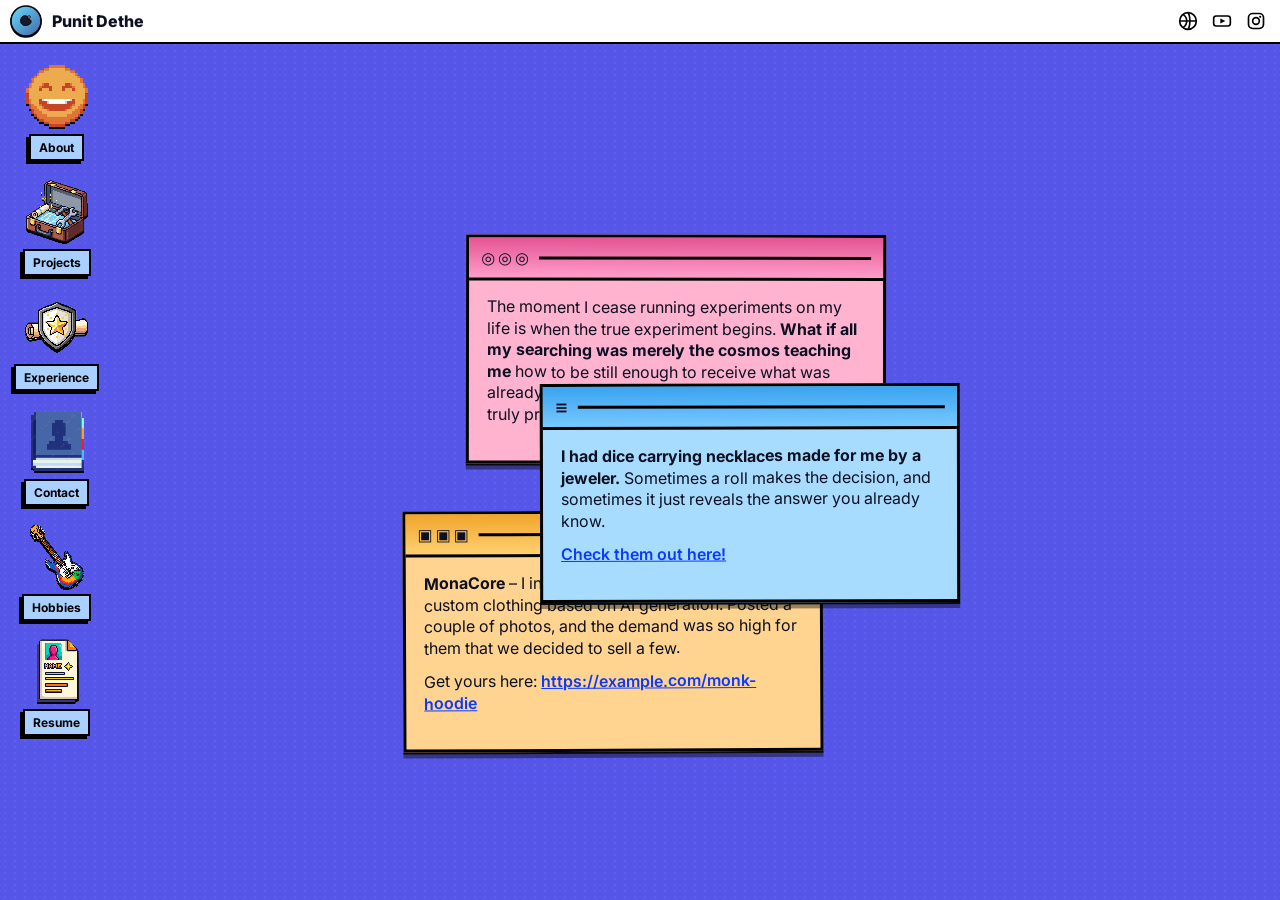
==== commit 36108d0a: "updates" ====
--- a/index.html
+++ b/index.html
@@ -54,106 +54,42 @@
   <aside class="left-dock" aria-label="Primary links">
     <button class="dock-item" data-open="win-about">
       <div class="icon">
-        <svg viewBox="0 0 16 16" aria-hidden="true" shape-rendering="crispEdges">
-          <!-- BG -->
-          <rect x="0" y="0" width="16" height="16" fill="#1f60ff"/>
-          <!-- Border -->
-          <rect x="0.5" y="0.5" width="15" height="15" fill="none" stroke="#000" stroke-width="1"/>
-          <!-- Person head -->
-          <rect x="7" y="4" width="2" height="2" fill="#ffe1b6" stroke="#000" stroke-width="0.5"/>
-          <!-- Body -->
-          <rect x="5" y="7" width="6" height="3" fill="#ffffff" stroke="#000" stroke-width="0.5"/>
-          <!-- Shoulders -->
-          <rect x="4" y="10" width="8" height="2" fill="#d0e2ff" stroke="#000" stroke-width="0.5"/>
-        </svg>
+        <img src="Images/icons/suprise.png" alt="About icon" width="64" height="64" />
       </div>
       <span class="pill">About</span>
     </button>
 
     <button class="dock-item" data-open="win-projects">
       <div class="icon">
-        <svg viewBox="0 0 16 16" aria-hidden="true" shape-rendering="crispEdges">
-          <!-- BG -->
-          <rect x="0" y="0" width="16" height="16" fill="#e6b91d"/>
-          <!-- Border -->
-          <rect x="0.5" y="0.5" width="15" height="15" fill="none" stroke="#000" stroke-width="1"/>
-          <!-- Pixel check -->
-          <rect x="4" y="8" width="2" height="2" fill="#000"/>
-          <rect x="6" y="10" width="2" height="2" fill="#000"/>
-          <rect x="8" y="8" width="2" height="2" fill="#000"/>
-          <rect x="10" y="6" width="2" height="2" fill="#000"/>
-        </svg>
+        <img src="Images/icons/projects.png" alt="Projects icon" width="64" height="64" />
       </div>
       <span class="pill">Projects</span>
     </button>
 
     <button class="dock-item" data-open="win-experience">
       <div class="icon">
-        <svg viewBox="0 0 16 16" aria-hidden="true" shape-rendering="crispEdges">
-          <!-- BG -->
-          <rect x="0" y="0" width="16" height="16" fill="#ff7aa2"/>
-          <!-- Border -->
-          <rect x="0.5" y="0.5" width="15" height="15" fill="none" stroke="#000" stroke-width="1"/>
-          <!-- List lines -->
-          <rect x="3" y="5" width="10" height="1" fill="#000"/>
-          <rect x="3" y="8" width="10" height="1" fill="#000"/>
-          <rect x="3" y="11" width="10" height="1" fill="#000"/>
-        </svg>
+        <img src="Images/icons/experience.png" alt="Experience icon" width="64" height="64" />
       </div>
       <span class="pill">Experience</span>
     </button>
 
     <button class="dock-item" data-open="win-contact">
       <div class="icon">
-        <svg viewBox="0 0 16 16" aria-hidden="true" shape-rendering="crispEdges">
-          <!-- BG -->
-          <rect x="0" y="0" width="16" height="16" fill="#ff9a3c"/>
-          <!-- Border -->
-          <rect x="0.5" y="0.5" width="15" height="15" fill="none" stroke="#000" stroke-width="1"/>
-          <!-- Envelope -->
-          <rect x="2" y="5" width="12" height="7" fill="#fff7ea" stroke="#000" stroke-width="0.5"/>
-          <rect x="2" y="5" width="12" height="1" fill="#000"/>
-          <rect x="2" y="5" width="6" height="1" fill="#000" transform="translate(0,0) skewX(0)"/>
-          <rect x="2" y="5" width="12" height="1" fill="#000" style="transform-origin: 2px 5px;"/>
-          <!-- Flap lines -->
-          <rect x="3" y="6" width="5" height="1" fill="#000"/>
-          <rect x="8" y="6" width="5" height="1" fill="#000"/>
-        </svg>
+        <img src="Images/icons/contact.png" alt="Contact icon" width="64" height="64" />
       </div>
       <span class="pill">Contact</span>
     </button>
 
     <button class="dock-item" data-open="win-hobbies">
       <div class="icon">
-        <svg viewBox="0 0 16 16" aria-hidden="true" shape-rendering="crispEdges">
-          <!-- BG -->
-          <rect x="0" y="0" width="16" height="16" fill="#5ad"/>
-          <!-- Border -->
-          <rect x="0.5" y="0.5" width="15" height="15" fill="none" stroke="#000" stroke-width="1"/>
-          <!-- Gamepad -->
-          <rect x="3" y="6" width="10" height="4" fill="#cfe6ff" stroke="#000" stroke-width="0.5"/>
-          <rect x="5" y="7" width="1" height="2" fill="#000"/>
-          <rect x="4" y="8" width="3" height="1" fill="#000"/>
-          <rect x="10" y="7" width="1" height="1" fill="#ff4d6a"/>
-          <rect x="12" y="8" width="1" height="1" fill="#4dd86a"/>
-        </svg>
+        <img src="Images/icons/hobbies.png" alt="Hobbies icon" width="64" height="64" />
       </div>
       <span class="pill">Hobbies</span>
     </button>
 
     <button class="dock-item" data-open="win-resume">
       <div class="icon">
-        <svg viewBox="0 0 16 16" aria-hidden="true" shape-rendering="crispEdges">
-          <!-- BG -->
-          <rect x="0" y="0" width="16" height="16" fill="#6dd3ff"/>
-          <!-- Border -->
-          <rect x="0.5" y="0.5" width="15" height="15" fill="none" stroke="#000" stroke-width="1"/>
-          <!-- Document -->
-          <rect x="3" y="3" width="10" height="10" fill="#ffffff" stroke="#000" stroke-width="0.5"/>
-          <rect x="5" y="5" width="6" height="1" fill="#000"/>
-          <rect x="5" y="7" width="6" height="1" fill="#000"/>
-          <rect x="5" y="9" width="6" height="1" fill="#000"/>
-        </svg>
+        <img src="Images/icons/resume.png" alt="Resume icon" width="64" height="64" />
       </div>
       <span class="pill">Resume</span>
     </button>
--- a/styles.css
+++ b/styles.css
@@ -55,6 +55,8 @@
 .left-dock .dock-item { border: none; background: transparent; padding: 0; font: inherit; }
 .dock-item .icon { width: 64px; height: 64px; filter: drop-shadow(0 2px 0 #000); }
 .dock-item svg { width: 64px; height: 64px; image-rendering: pixelated; shape-rendering: crispEdges; }
+/* Ensure PNG icons render at the same size/style as SVG */
+.dock-item img { width: 64px; height: 64px; image-rendering: pixelated; display: block; }
 .pill {
   background: #a9d0ff;
   color: #000;
@@ -72,15 +74,15 @@
 
 /* Board */
 .board { padding: 40px 24px 120px 120px; height: calc(100vh - 44px); overflow: hidden; }
-.notes { position: relative; min-height: 100%; }
+.notes { position: relative; height: 100%; }
 
 /* Windows (desktop-like) */
-.windows { position: relative; min-height: 40vh; }
+.windows { position: relative; height: 100%; }
 .window {
   position: absolute;
   left: calc(50% + var(--x));
-  top: calc(20% + var(--y));
-  transform: translateX(-50%);
+  top: calc(50% + var(--y));
+  transform: translate(-50%, -50%);
   width: var(--w, 640px);
   background: #fff;
   border: 3px solid #000;
@@ -182,8 +184,8 @@
   width: var(--w);
   position: absolute;
   left: calc(50% + var(--x));
-  top: calc(0% + var(--y));
-  transform: translateX(-50%) rotate(var(--r, 0deg));
+  top: calc(50% + var(--y));
+  transform: translate(-50%, -50%) rotate(var(--r, 0deg));
   background: #ffd1e3;
   border: 3px solid #000;
   box-shadow: var(--note-shadow);
@@ -219,7 +221,7 @@
 
 /* Borders & comic-like shadows */
 .note { transition: transform .2s ease, box-shadow .2s ease; }
-.note:focus-within, .note:hover { transform: translateX(-50%) rotate(0deg) scale(1.01); box-shadow: 0 2px 0 #000, 0 14px 0 rgba(0,0,0,0.5); }
+.note:focus-within, .note:hover { transform: translate(-50%, -50%) rotate(0deg) scale(1.01); box-shadow: 0 2px 0 #000, 0 14px 0 rgba(0,0,0,0.5); }
 
 .note, .window { touch-action: none; /* enable smooth pointer drag without scrolling */ }
 
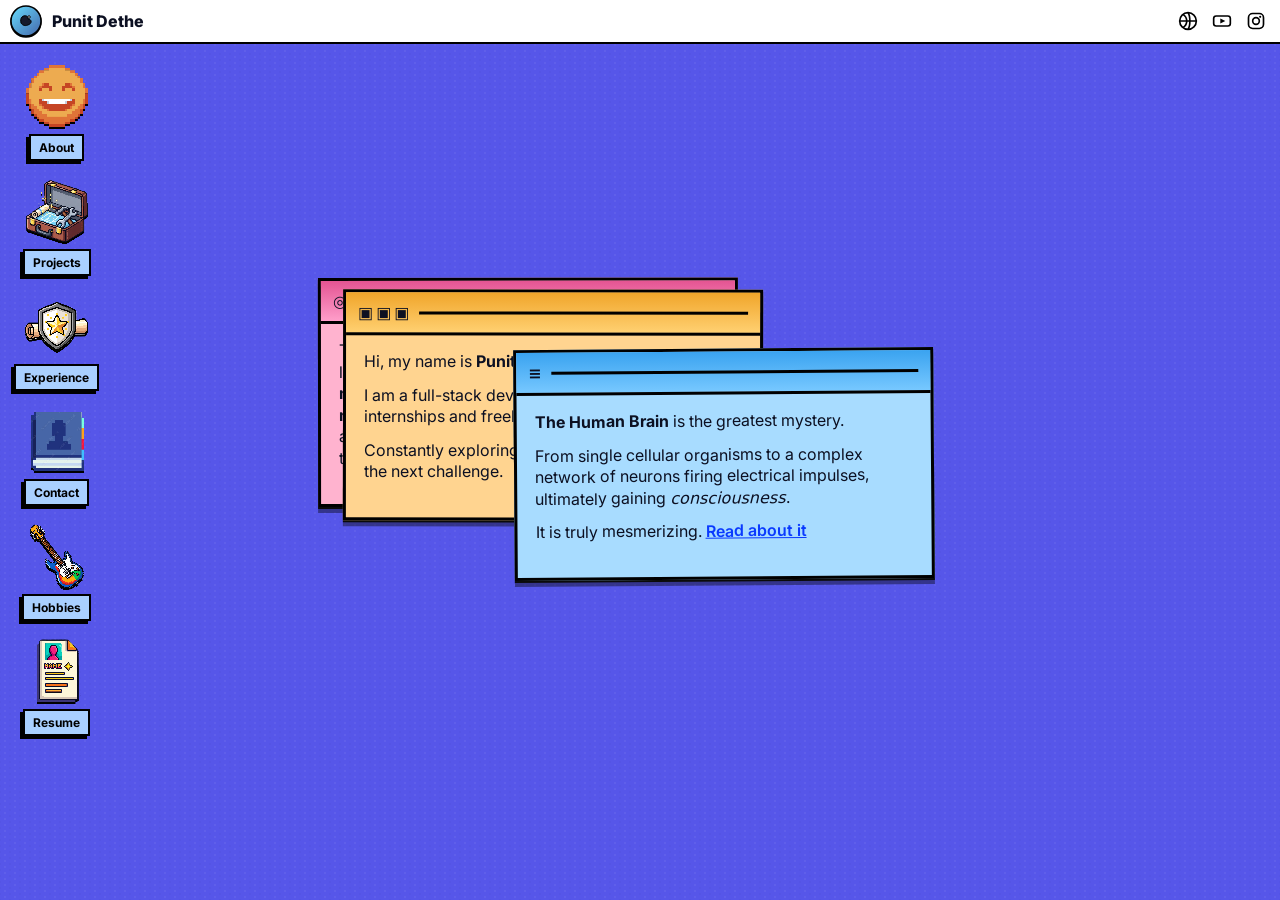
==== commit b5487bcf: "updates" ====
--- a/index.html
+++ b/index.html
@@ -1,5 +1,6 @@
 <!doctype html>
 <html lang="en">
+
 <head>
   <meta charset="utf-8" />
   <meta name="viewport" content="width=device-width, initial-scale=1" />
@@ -10,6 +11,7 @@
   <link href="https://fonts.googleapis.com/css2?family=Inter:wght@400;600;800&display=swap" rel="stylesheet">
   <link rel="stylesheet" href="./styles.css" />
 </head>
+
 <body>
   <!-- Top bar -->
   <header class="topbar" role="banner">
@@ -17,34 +19,35 @@
       <svg class="brand-mark" viewBox="0 0 64 64" aria-hidden="true">
         <defs>
           <linearGradient id="g1" x1="0" y1="0" x2="1" y2="1">
-            <stop offset="0" stop-color="#6df"/>
-            <stop offset="1" stop-color="#46a"/>
+            <stop offset="0" stop-color="#6df" />
+            <stop offset="1" stop-color="#46a" />
           </linearGradient>
         </defs>
         <circle cx="32" cy="32" r="30" fill="url(#g1)" stroke="#000" stroke-width="3" />
-        <path d="M22 36c3 5 9 7 16 3 6-3 6-10-2-11 2-6-7-9-12-4-3 3-3 7-2 12z" fill="#161a2b" stroke="#000" stroke-width="2"/>
-        <circle cx="38" cy="24" r="2.5" fill="#fff" stroke="#000" stroke-width="2"/>
+        <path d="M22 36c3 5 9 7 16 3 6-3 6-10-2-11 2-6-7-9-12-4-3 3-3 7-2 12z" fill="#161a2b" stroke="#000"
+          stroke-width="2" />
+        <circle cx="38" cy="24" r="2.5" fill="#fff" stroke="#000" stroke-width="2" />
       </svg>
       <span class="brand-name">Punit Dethe</span>
     </div>
     <nav class="social" aria-label="Social links">
       <a href="#" aria-label="Website" title="Website">
         <svg viewBox="0 0 24 24" width="20" height="20" aria-hidden="true">
-          <circle cx="12" cy="12" r="10" fill="none" stroke="#000" stroke-width="2"/>
-          <path d="M2 12h20M12 2c3 4 3 16 0 20M6 4c6 4 6 12 0 16" fill="none" stroke="#000" stroke-width="2"/>
+          <circle cx="12" cy="12" r="10" fill="none" stroke="#000" stroke-width="2" />
+          <path d="M2 12h20M12 2c3 4 3 16 0 20M6 4c6 4 6 12 0 16" fill="none" stroke="#000" stroke-width="2" />
         </svg>
       </a>
       <a href="#" aria-label="YouTube" title="YouTube">
         <svg viewBox="0 0 24 24" width="20" height="20" aria-hidden="true">
-          <rect x="2" y="6" width="20" height="12" rx="3" fill="none" stroke="#000" stroke-width="2"/>
-          <path d="M10 9l6 3-6 3V9z" fill="#000"/>
+          <rect x="2" y="6" width="20" height="12" rx="3" fill="none" stroke="#000" stroke-width="2" />
+          <path d="M10 9l6 3-6 3V9z" fill="#000" />
         </svg>
       </a>
       <a href="#" aria-label="Instagram" title="Instagram">
         <svg viewBox="0 0 24 24" width="20" height="20" aria-hidden="true">
-          <rect x="3" y="3" width="18" height="18" rx="5" fill="none" stroke="#000" stroke-width="2"/>
-          <circle cx="12" cy="12" r="4" fill="none" stroke="#000" stroke-width="2"/>
-          <circle cx="17" cy="7" r="1.3" fill="#000"/>
+          <rect x="3" y="3" width="18" height="18" rx="5" fill="none" stroke="#000" stroke-width="2" />
+          <circle cx="12" cy="12" r="4" fill="none" stroke="#000" stroke-width="2" />
+          <circle cx="17" cy="7" r="1.3" fill="#000" />
         </svg>
       </a>
     </nav>
@@ -95,7 +98,7 @@
     </button>
   </aside>
 
-  
+
 
   <!-- Center content -->
   <main class="board" role="main">
@@ -106,17 +109,80 @@
             <button class="control close" aria-label="Close window">✕</button>
             <button class="control minimize" aria-label="Minimize window">—</button>
           </div>
-          <div class="window-title"><span class="bar-lines" aria-hidden="true"></span><span>About</span><span class="bar-lines" aria-hidden="true"></span></div>
-        </header>
-        <div class="window-content">
-          <div class="about">
-            <img class="about-photo" src="Images/me.png" alt="Punit Dethe portrait" />
-            <div class="about-body">
-              <h2>Punit Dethe</h2>
-              <p>Student at Vidyalankar Institute of Technology, Mumbai • Interests: AI/ML and full‑stack development.</p>
-              <p>Thane, Maharashtra, India</p>
+          <div class="window-title"><span class="bar-lines" aria-hidden="true"></span><span>About</span><span
+              class="bar-lines" aria-hidden="true"></span></div>
+        </header>
+        <div class="window-content">
+          <div class="window-tabs" style="margin-bottom: 24px; display: flex; gap: 12px; border-bottom: 2px solid #e0e0e0; padding-bottom: 12px; justify-content: center;">
+            <button class="tab-btn active" data-tab="about-me">About Me</button>
+            <button class="tab-btn" data-tab="skills">Skills & Tools</button>
+          </div>
+
+          <div class="tab-content active" id="tab-about-me">
+            <div class="about">
+              <img class="about-photo" src="Images/WhatsApp Image 2026-03-10 at 22.39.57.jpeg" alt="Punit Dethe portrait" />
+              <div class="about-body">
+                <span class="greeting-badge">👋 Hello World</span>
+                <h2>Punit Dethe</h2>
+                <p class="lead">
+                  Full‑stack developer with a deep interest in biotechnology.
+                </p>
+                <div class="about-details">
+                  <p>
+                    I'm currently writing code at <em>Vidyalankar Institute of Technology, Mumbai</em>. 
+                    My drive comes from weaving raw logic into sleek, interactive digital experiences. 
+                  </p>
+                  <p>
+                    When I'm off the keyboard, you'll catch me composing guitar riffs, rendering 3D art, 
+                    or diving deep into the bio-tech rabbit hole. To me, it's all about intersecting 
+                    wild creativity with highly technical engineering.
+                  </p>
+                </div>
+              </div>
             </div>
           </div>
+
+          <div class="tab-content" id="tab-skills" style="display: none;">
+            <div class="skills-grid">
+              <div class="skill-category">
+                <h3>🖥️ Core Languages</h3>
+                <div class="skill-tags">
+                  <span>JavaScript (ES6+)</span>
+                  <span>TypeScript</span>
+                  <span>Python</span>
+                  <span>HTML5 / CSS3</span>
+                </div>
+              </div>
+              
+              <div class="skill-category">
+                <h3>⚛️ Frameworks & Libraries</h3>
+                <div class="skill-tags">
+                  <span>React.js</span>
+                  <span>Next.js</span>
+                  <span>Node.js</span>
+                  <span>Express</span>
+                </div>
+              </div>
+
+              <div class="skill-category">
+                <h3>🗄️ Database & Cloud</h3>
+                <div class="skill-tags">
+                  <span>MongoDB</span>
+                  <span>PostgreSQL</span>
+                  <span>Vercel</span>
+                </div>
+              </div>
+
+              <div class="skill-category">
+                <h3>🎨 Tools & Other</h3>
+                <div class="skill-tags">
+                  <span>Git/GitHub</span>
+                  <span>Figma</span>
+                  <span>Blender 3D</span>
+                </div>
+              </div>
+            </div>
+          </div>
         </div>
       </section>
 
@@ -126,7 +192,8 @@
             <button class="control close" aria-label="Close window">✕</button>
             <button class="control minimize" aria-label="Minimize window">—</button>
           </div>
-          <div class="window-title"><span class="bar-lines" aria-hidden="true"></span><span>Projects</span><span class="bar-lines" aria-hidden="true"></span></div>
+          <div class="window-title"><span class="bar-lines" aria-hidden="true"></span><span>Projects</span><span
+              class="bar-lines" aria-hidden="true"></span></div>
         </header>
         <div class="window-content">
           <ul class="feed-list">
@@ -135,6 +202,7 @@
               <div class="info">
                 <h3 class="title">Smart Slide Browser</h3>
                 <div class="meta"><span>Project</span><span>Student</span></div>
+                <div class="action"><a href="https://github.com/Punit-Dethe/SideSurf_Side_Browser" target="_blank" class="btn">View Project</a></div>
               </div>
             </li>
             <li class="feed-item">
@@ -142,6 +210,7 @@
               <div class="info">
                 <h3 class="title">AI Menu System</h3>
                 <div class="meta"><span>AI/ML</span><span>Prototype</span></div>
+                <div class="action"><a href="https://github.com/Punit-Dethe/Intuition-Eats" target="_blank" class="btn">View Project</a></div>
               </div>
             </li>
           </ul>
@@ -154,29 +223,32 @@
             <button class="control close" aria-label="Close window">✕</button>
             <button class="control minimize" aria-label="Minimize window">—</button>
           </div>
-          <div class="window-title"><span class="bar-lines" aria-hidden="true"></span><span>Experience</span><span class="bar-lines" aria-hidden="true"></span></div>
+          <div class="window-title"><span class="bar-lines" aria-hidden="true"></span><span>Experience</span><span
+              class="bar-lines" aria-hidden="true"></span></div>
         </header>
         <div class="window-content">
           <ul class="feed-list">
             <li class="feed-item">
               <div class="thumb" aria-hidden="true"></div>
               <div class="info">
-                <h3 class="title">Machine Learning Intern • Dates TBD</h3>
-                <div class="meta"><span>Internship</span><span>AI/ML</span></div>
-              </div>
-            </li>
-            <li class="feed-item">
-              <div class="thumb" aria-hidden="true"></div>
-              <div class="info">
-                <h3 class="title">Full Stack Developer • Dates TBD</h3>
-                <div class="meta"><span>Web</span><span>Backend+Frontend</span></div>
-              </div>
-            </li>
-            <li class="feed-item">
-              <div class="thumb" aria-hidden="true"></div>
-              <div class="info">
-                <h3 class="title">Web Developer • Dates TBD</h3>
-                <div class="meta"><span>Frontend</span><span>HTML/CSS/JS</span></div>
+                <h3 class="title">Intern at Triply</h3>
+                <div class="meta">
+                  <span>Internship</span><span>Design</span><span>Development</span><span>Deployment</span>
+                </div>
+              </div>
+            </li>
+            <li class="feed-item">
+              <div class="thumb" aria-hidden="true"></div>
+              <div class="info">
+                <h3 class="title">Developer at PRANA Foundation</h3>
+                <div class="meta"><span>NGO</span><span>In Development</span><span>Accessibility</span></div>
+              </div>
+            </li>
+            <li class="feed-item">
+              <div class="thumb" aria-hidden="true"></div>
+              <div class="info">
+                <h3 class="title">Freelance Full Stack Developer</h3>
+                <div class="meta"><span>Freelancing</span><span>Full Stack</span><span>Web</span></div>
               </div>
             </li>
           </ul>
@@ -189,12 +261,13 @@
             <button class="control close" aria-label="Close window">✕</button>
             <button class="control minimize" aria-label="Minimize window">—</button>
           </div>
-          <div class="window-title"><span class="bar-lines" aria-hidden="true"></span><span>Contact</span><span class="bar-lines" aria-hidden="true"></span></div>
-        </header>
-        <div class="window-content">
-          <p>Email: <a href="mailto:hello@example.com">hello@example.com</a></p>
-          <p>LinkedIn: <a href="#">/in/yourname</a></p>
-          <p>GitHub: <a href="#">@yourname</a></p>
+          <div class="window-title"><span class="bar-lines" aria-hidden="true"></span><span>Contact</span><span
+              class="bar-lines" aria-hidden="true"></span></div>
+        </header>
+        <div class="window-content">
+          <p>Email: <a href="mailto:punitdethe2006@gmail.com">punitdethe2006@gmail.com</a></p>
+          <p>LinkedIn: <a href="https://www.linkedin.com/in/punit-dethe-32447b331/" target="_blank">punit-dethe</a></p>
+          <p>GitHub: <a href="https://github.com/Punit-Dethe" target="_blank">Punit-Dethe</a></p>
         </div>
       </section>
 
@@ -204,29 +277,30 @@
             <button class="control close" aria-label="Close window">✕</button>
             <button class="control minimize" aria-label="Minimize window">—</button>
           </div>
-          <div class="window-title"><span class="bar-lines" aria-hidden="true"></span><span>Hobbies</span><span class="bar-lines" aria-hidden="true"></span></div>
+          <div class="window-title"><span class="bar-lines" aria-hidden="true"></span><span>Hobbies</span><span
+              class="bar-lines" aria-hidden="true"></span></div>
         </header>
         <div class="window-content">
           <ul class="feed-list">
             <li class="feed-item">
               <div class="thumb" aria-hidden="true"></div>
               <div class="info">
-                <h3 class="title">Film Photography</h3>
-                <div class="meta"><span>35mm</span><span>Darkroom</span><span>Portra</span></div>
-              </div>
-            </li>
-            <li class="feed-item">
-              <div class="thumb" aria-hidden="true"></div>
-              <div class="info">
-                <h3 class="title">Generative Art</h3>
-                <div class="meta"><span>Shaders</span><span>Creative Coding</span></div>
-              </div>
-            </li>
-            <li class="feed-item">
-              <div class="thumb" aria-hidden="true"></div>
-              <div class="info">
-                <h3 class="title">Climbing & Outdoor</h3>
-                <div class="meta"><span>Bouldering</span><span>Hiking</span></div>
+                <h3 class="title">Composing Music & Guitar</h3>
+                <div class="meta"><span>Instruments</span><span>Production</span></div>
+              </div>
+            </li>
+            <li class="feed-item">
+              <div class="thumb" aria-hidden="true"></div>
+              <div class="info">
+                <h3 class="title">3D Animation & Art</h3>
+                <div class="meta"><span>Animation</span><span>Game Dev</span></div>
+              </div>
+            </li>
+            <li class="feed-item">
+              <div class="thumb" aria-hidden="true"></div>
+              <div class="info">
+                <h3 class="title">Exploring Biotechnology</h3>
+                <div class="meta"><span>Science</span><span>Research</span></div>
               </div>
             </li>
           </ul>
@@ -239,11 +313,12 @@
             <button class="control close" aria-label="Close window">✕</button>
             <button class="control minimize" aria-label="Minimize window">—</button>
           </div>
-          <div class="window-title"><span class="bar-lines" aria-hidden="true"></span><span>Resume</span><span class="bar-lines" aria-hidden="true"></span></div>
-        </header>
-        <div class="window-content">
-          <p>Download a PDF resume or copy a plaintext summary. This is a placeholder—replace with your own link.</p>
-          <p><a href="#">Download PDF</a></p>
+          <div class="window-title"><span class="bar-lines" aria-hidden="true"></span><span>Resume</span><span
+              class="bar-lines" aria-hidden="true"></span></div>
+        </header>
+        <div class="window-content">
+          <p>Please click on the link below to download my PDF resume.</p>
+          <p><a href="#" download>Download PDF</a></p>
         </div>
       </section>
     </section>
@@ -255,7 +330,9 @@
           <span class="lines" aria-hidden="true"></span>
         </header>
         <div class="note-body">
-          <p>The moment I cease running experiments on my life is when the true experiment begins. <strong>What if all my searching was merely the cosmos teaching me</strong> how to be still enough to receive what was already mine? The dice roll themselves when I am truly present.</p>
+          <p>The moment I cease running experiments on my life is when the true experiment begins. <strong>What if all
+              my searching was merely the cosmos teaching me</strong> how to be still enough to receive what was already
+            mine? The dice roll themselves when I am truly present.</p>
         </div>
       </article>
 
@@ -265,8 +342,9 @@
           <span class="lines" aria-hidden="true"></span>
         </header>
         <div class="note-body">
-          <p><strong>MonaCore</strong> – I invested in Flair, which makes custom clothing based on AI generation. Posted a couple of photos, and the demand was so high for them that we decided to sell a few.</p>
-          <p>Get yours here: <a href="#">https://example.com/monk-hoodie</a></p>
+          <p>Hi, my name is <strong>Punit Dethe</strong>.</p>
+          <p>I am a full-stack developer with experience in internships and freelancing.</p>
+          <p>Constantly exploring new fields and looking for the next challenge.</p>
         </div>
       </article>
 
@@ -276,8 +354,10 @@
           <span class="lines" aria-hidden="true"></span>
         </header>
         <div class="note-body">
-          <p><strong>I had dice carrying necklaces made for me by a jeweler.</strong> Sometimes a roll makes the decision, and sometimes it just reveals the answer you already know.</p>
-          <p><a href="#">Check them out here!</a></p>
+          <p><strong>The Human Brain</strong> is the greatest mystery.</p>
+          <p>From single cellular organisms to a complex network of neurons firing electrical impulses, ultimately
+            gaining <em>consciousness</em>.</p>
+          <p>It is truly mesmerizing. <a href="https://humanbrainproject.eu" target="_blank">Read about it</a></p>
         </div>
       </article>
     </section>
@@ -285,4 +365,5 @@
 
   <script src="./script.js"></script>
 </body>
-</html>
+
+</html>
--- a/styles.css
+++ b/styles.css
@@ -116,23 +116,124 @@
 
 /* About window layout */
 .about {
-  display: grid;
-  grid-template-columns: 1fr;
-  justify-items: center;
-  gap: 14px;
-  align-items: start;
+  display: flex;
+  flex-direction: column;
+  justify-content: center;
+  align-items: center;
+  text-align: center;
+  gap: 20px;
 }
 .about-photo {
-  width: 192px;
-  height: 192px;
+  width: 140px;
+  height: 140px;
   object-fit: cover;
-  border: 0;
-  border-radius: 12px;
-  box-shadow: none;
+  border-radius: 50%;
+  border: 3px solid #000;
+  box-shadow: 4px 4px 0 rgba(0,0,0,0.1);
+  background: #fff;
+}
+.about-body { 
+  display: flex;
+  flex-direction: column;
+  align-items: center;
+}
+.greeting-badge {
+  display: inline-block;
+  background: #ffecb3;
+  color: #d97706;
+  font-size: 13px;
+  font-weight: 800;
+  padding: 4px 10px;
+  border-radius: 20px;
+  margin-bottom: 8px;
+  border: 1px solid #d97706;
+  text-transform: uppercase;
+  letter-spacing: 0.5px;
+}
+.about-body h2 { 
+  margin: 0 0 10px; 
+  font-size: 32px;
+  font-weight: 800;
+  letter-spacing: -0.5px;
+}
+.about-body .lead { 
+  font-size: 15px; 
+  font-weight: 500; 
+  color: #555; 
+  margin: 0 0 16px; 
+  max-width: 100%;
+}
+.about-details {
+  background: #fdfdfd;
+  border: 2px dashed #ccc;
+  border-radius: 8px;
+  padding: 16px 20px;
+  font-size: 15px;
+  line-height: 1.6;
+  color: #555;
+  text-align: left;
+  max-width: 95%;
+}
+.about-details p { margin: 0 0 12px; }
+.about-details p:last-child { margin: 0; }
+.about-details em { color: #000; font-weight: 600; font-style: normal; }
+
+/* Tabs & Skills */
+.tab-btn {
   background: transparent;
-}
-.about-body { text-align: center; }
-.about-body h2 { margin: 0 0 8px; }
+  border: none;
+  font-family: inherit;
+  font-size: 16px;
+  font-weight: 700;
+  color: #777;
+  cursor: pointer;
+  padding: 6px 12px;
+  transition: color 0.2s, background 0.2s;
+  border-radius: 4px;
+}
+.tab-btn:hover { color: #333; background: #f0f0f0; }
+.tab-btn.active { color: #000; background: #ffd36e; border: 2px solid #000; box-shadow: -2px 2px 0 #000; }
+
+.skills-grid {
+  display: grid;
+  grid-template-columns: 1fr 1fr;
+  gap: 28px 32px;
+  padding: 16px 0;
+}
+.skill-category h3 {
+  font-size: 16px;
+  margin: 0 0 14px;
+  font-weight: 800;
+  color: #111;
+  border-bottom: 2px solid #000;
+  padding-bottom: 6px;
+  display: inline-block;
+  letter-spacing: -0.25px;
+}
+.skill-tags {
+  display: flex;
+  flex-wrap: wrap;
+  gap: 10px;
+}
+.skill-tags span {
+  background: #f7f7f7;
+  border: 2px solid #000;
+  border-radius: 6px;
+  padding: 6px 14px;
+  font-size: 14px;
+  font-weight: 600;
+  box-shadow: -2px 2px 0 #000;
+  transition: transform 0.1s, box-shadow 0.1s;
+}
+.skill-tags span:hover {
+  transform: translate(-1px, 1px);
+  box-shadow: -1px 1px 0 #000;
+  background: #e3f2fd;
+}
+
+@media (max-width: 600px) {
+  .skills-grid { grid-template-columns: 1fr; gap: 24px; }
+}
 
 /* Feed-style content inside windows (used by Projects/Experience/Hobbies) */
 .feed {
@@ -177,6 +278,22 @@
 .feed-item .title { margin: 0; font-size: 28px; line-height: 1.15; font-weight: 700; font-family: Georgia, "Times New Roman", Times, serif; color: #111; }
 .feed-item .meta { display: block; color: #777; font-size: 16px; font-weight: 400; }
 .feed-item .meta span { border: 0; border-radius: 0; padding: 0; background: transparent; box-shadow: none; margin-right: .35em; }
+.feed-item .action { margin-top: 8px; }
+.btn {
+  display: inline-block;
+  padding: 6px 14px;
+  background: #a9d0ff;
+  color: #000;
+  text-decoration: none;
+  font-size: 14px;
+  font-weight: 700;
+  border: 2px solid #000;
+  box-shadow: -3px 3px 0 #000;
+  border-radius: 4px;
+  transition: transform 0.1s, box-shadow 0.1s;
+}
+.btn:hover { background: #ff7aa2; }
+.btn:active { transform: translate(-2px, 2px); box-shadow: -1px 1px 0 #000; }
 
 /* Notes */
 .note {
@@ -226,11 +343,51 @@
 .note, .window { touch-action: none; /* enable smooth pointer drag without scrolling */ }
 
 /* Responsive */
-@media (max-width: 1100px) {
-  .note { --w: 360px; }
-}
 @media (max-width: 900px) {
-  .left-dock { position: static; grid-auto-flow: column; grid-template-columns: repeat(6, minmax(0,1fr)); padding: 10px 14px; background: rgba(255,255,255,.1); border-bottom: 2px solid #000; }
-  .board { padding: 24px; }
-  .note { position: relative; left: 50%; top: 0; margin: 22px 0; transform: translateX(-50%); }
-}
+  /* Restrict board height so we don't scroll off bottom */
+  .board { 
+    padding: 10px; 
+    height: calc(100vh - 44px - 64px); 
+  }
+  
+  /* Left dock becomes a bottom tab bar */
+  .left-dock { 
+    position: fixed; 
+    top: auto; 
+    bottom: 0; 
+    left: 0; 
+    width: 100%; 
+    border-top: 2px solid #000; 
+    border-bottom: none; 
+    z-index: 999; 
+    background: #fff; 
+    padding: 10px; 
+    gap: 4px; 
+    grid-auto-flow: column; 
+    grid-template-columns: repeat(6, 1fr); 
+  }
+  .left-dock .dock-item .icon, 
+  .left-dock .dock-item svg, 
+  .left-dock .dock-item img {
+    width: 36px; 
+    height: 36px;
+  }
+  .left-dock .pill { 
+    display: none; 
+  }
+  
+  /* Scale down windows for mobile */
+  .window {
+    --w: 92vw !important;
+  }
+  
+  /* Notes spawn in center just like desktop, but sized for mobile */
+  .note { 
+    --w: 85vw;
+    font-size: 14px;
+    /* Remove static margin/positioning from original mobile CSS */
+  }
+}
+@media (max-width: 500px) {
+  .note { --w: 88vw; }
+}
